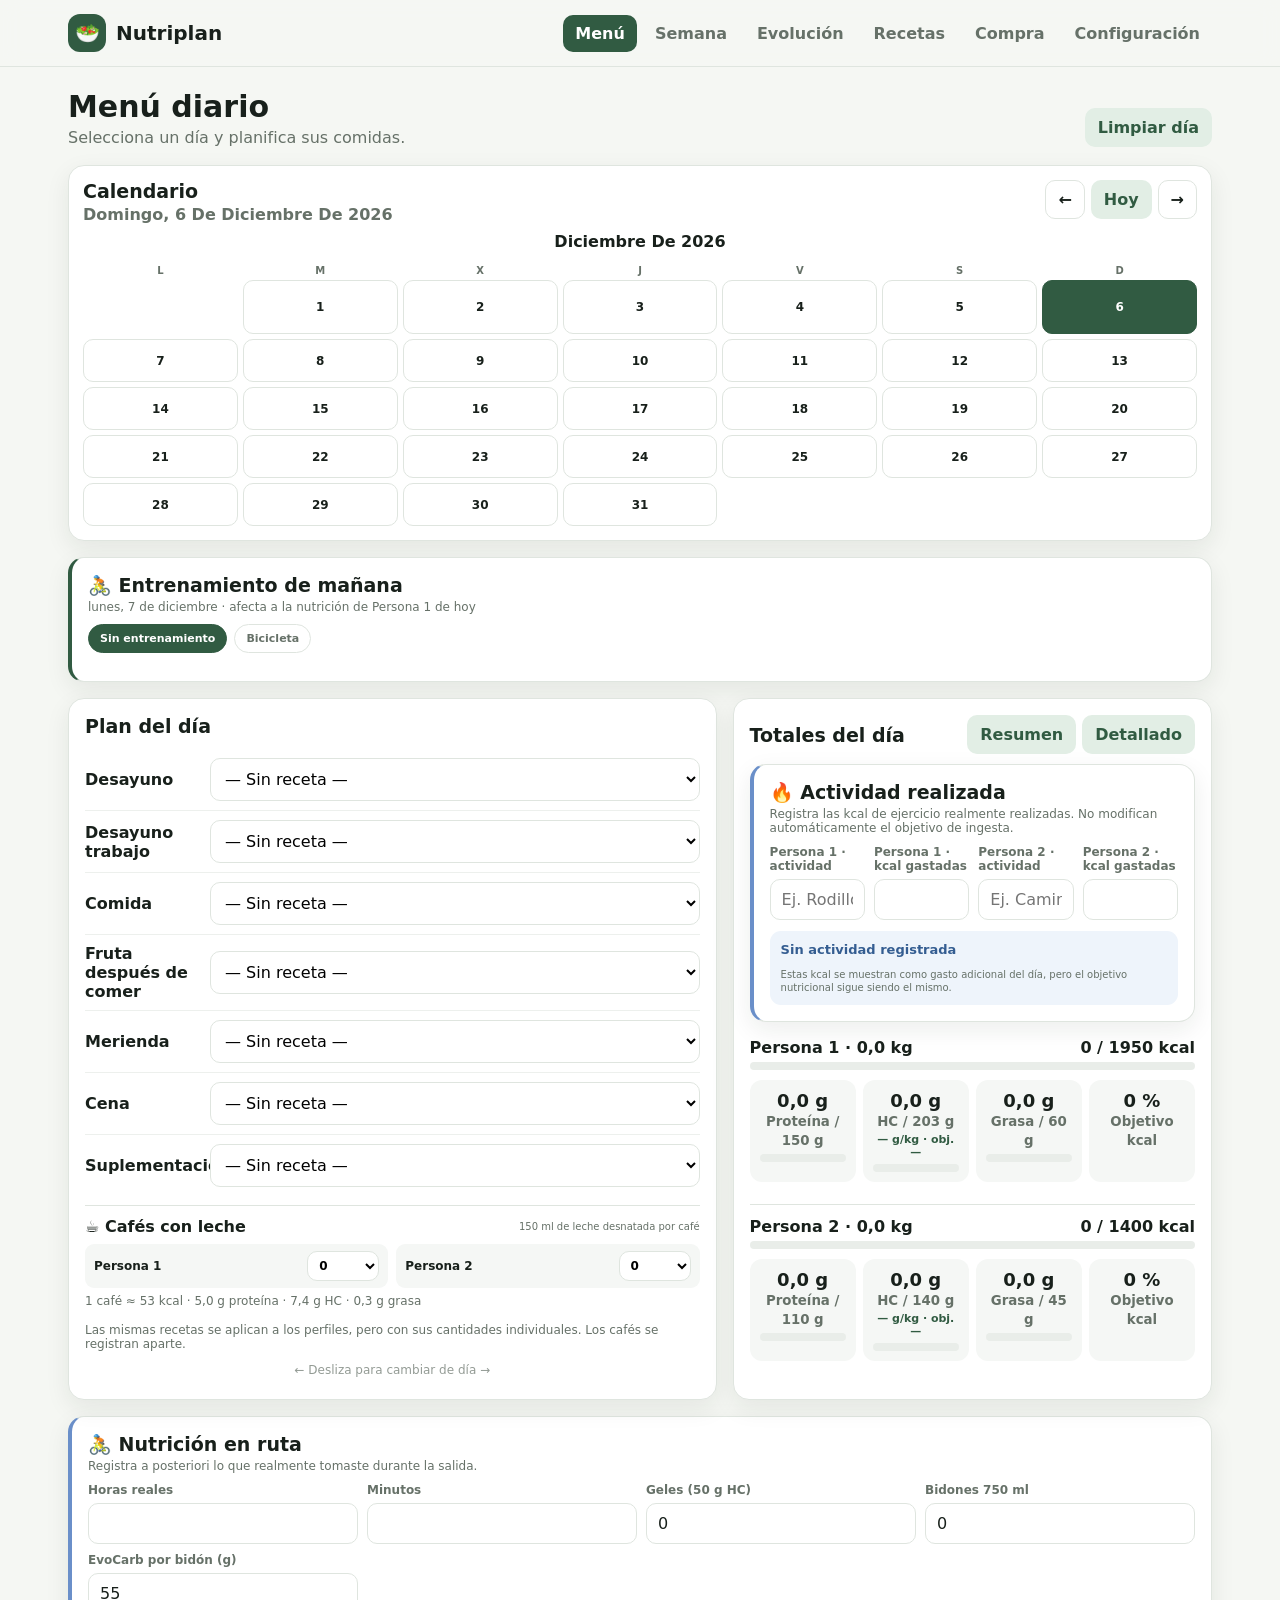
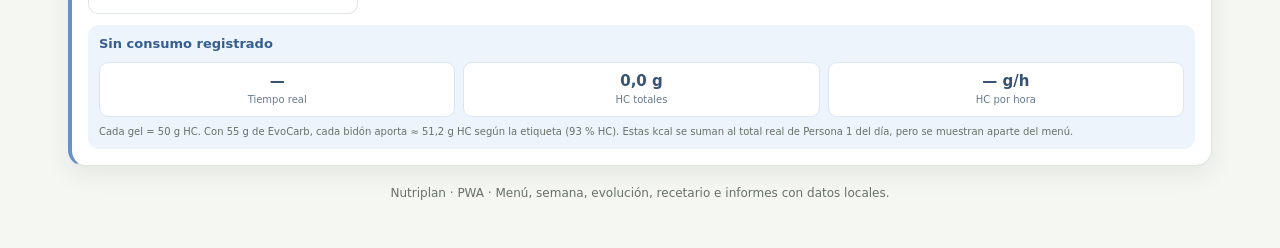
==== index.html @ bfe79527 "Primera version publica de Nutriplan" ====
<!doctype html>
<html lang="es">
<head>
<meta charset="utf-8">
<meta name="viewport" content="width=device-width,initial-scale=1,viewport-fit=cover">
<title>Nutriplan</title>
<meta name="theme-color" content="#315b42">
<meta name="application-name" content="Nutriplan">
<meta name="description" content="Planificador nutricional de los perfiles: menús, recetas, evolución, macros e informes.">
<meta name="mobile-web-app-capable" content="yes">
<meta name="apple-mobile-web-app-capable" content="yes">
<meta name="apple-mobile-web-app-status-bar-style" content="default">
<meta name="apple-mobile-web-app-title" content="Nutriplan">
<link rel="manifest" href="manifest.webmanifest">
<link rel="icon" type="image/png" sizes="192x192" href="icons/icon-192.png">
<link rel="apple-touch-icon" href="icons/icon-192.png">

<link rel="stylesheet" href="app.css">
</head>
<body>
<div class="app">
<header class="topbar">
  <div class="topinner">
    <div class="brand"><div class="logo">🥗</div><div>Nutriplan</div></div>
    <nav>
      <button class="navbtn active" data-view="plannerView">Menú</button>
      <button class="navbtn" data-view="weekView">Semana</button>
      <button class="navbtn" data-view="evolutionView">Evolución</button>
      <button class="navbtn" data-view="recipesView">Recetas</button>
      <button class="navbtn" data-view="shoppingView">Compra</button>
      <button class="navbtn" data-view="configView">Configuración</button>
    </nav>
  </div>
</header>
<main>
<section id="plannerView" class="view active">
  <div class="hero">
    <div><h1>Menú diario</h1><p class="sub">Selecciona un día y planifica sus comidas.</p></div>
    <button class="btn soft no-print" id="resetMenu">Limpiar día</button>
  </div>

  <div class="panel calendar-panel" style="margin-bottom:16px">
    <div class="calendar-head">
      <div>
        <h2 style="margin:0 0 3px">Calendario</h2>
        <span class="date-title" id="selectedDateTitle"></span>
      </div>
      <div class="calendar-nav no-print">
        <button class="btn" id="prevMonth">←</button>
        <button class="btn soft" id="todayBtn">Hoy</button>
        <button class="btn" id="nextMonth">→</button>
      </div>
    </div>
    <div class="calendar-month-title" id="calendarMonthTitle"></div>
    <div class="calendar-weekdays">
      <span>L</span><span>M</span><span>X</span><span>J</span><span>V</span><span>S</span><span>D</span>
    </div>
    <div class="calendar-grid" id="monthCalendar"></div>
  </div>

  <div id="trainingTomorrow"></div>

  <div class="two" id="dailySwipeArea">
    <div class="panel">
      <h2>Plan del día</h2>
      <div id="menuSlots"></div>
      <div id="coffeePanel"></div>
      <p class="small">Las mismas recetas se aplican a los perfiles, pero con sus cantidades individuales. Los cafés se registran aparte.</p>
      <div class="small swipe-hint no-print">← Desliza para cambiar de día →</div>
    </div>
    <div class="panel">
      <div class="report-head">
        <h2>Totales del día</h2>
        <div class="report-open-actions no-print">
          <button class="btn soft" type="button" id="openDailyReport">Resumen</button>
          <button class="btn soft" type="button" id="openDetailedDailyReport">Detallado</button>
        </div>
      </div>
      <div id="dayTotals"></div>
    </div>
  </div>

  <div id="routeNutrition" style="margin-top:16px"></div>
</section>

<section id="weekView" class="view">
  <div class="hero">
    <div>
      <h1>Semana completa</h1>
      <p class="sub">Vista semanal del menú de los perfiles.</p>
    </div>
  </div>
  <div class="panel">
    <div class="week-head">
      <div>
        <h2 style="margin-bottom:3px">Plan semanal</h2>
        <div class="small" id="weekRange"></div>
      </div>
      <div class="week-nav no-print">
        <button class="btn" id="prevWeek">← Semana</button>
        <button class="btn" id="nextWeek">Semana →</button>
      </div>
    </div>
    <div class="week-grid" id="weekGrid"></div>
  </div>
</section>

<section id="evolutionView" class="view">
  <div class="hero">
    <div>
      <h1>Evolución</h1>
      <p class="sub">Registra peso y composición corporal. El peso alimenta automáticamente el cálculo de calorías, macros y raciones.</p>
    </div>
  </div>

  <div class="panel" style="margin-bottom:16px">
    <p class="small" style="line-height:1.55;margin:0">
      Se conserva todo el histórico corporal: peso, grasa, grasa visceral, IMC, músculo, proteína, agua, metabolismo basal y masa ósea.
      El <b>peso</b> de cada registro entra en vigor desde su fecha hasta el siguiente pesaje y es el que utiliza Nutriplan
      automáticamente para calcular calorías, macros y raciones.
    </p>
  </div>

  <div class="evolution-grid" id="evolutionCards"></div>
</section>

<section id="recipesView" class="view">
  <div class="hero"><div><h1>Recetario</h1><p class="sub">Las recetas actuales de la base de datos.</p></div></div>
  <div class="controls"><input id="search" class="search" placeholder="Buscar receta o ingrediente…"></div>
  <div class="pills" id="typeFilters"></div>
  <div class="grid cards" id="recipeCards"></div>
</section>

<section id="shoppingView" class="view">
  <div class="hero"><div><h1>Lista de la compra</h1><p class="sub">Se genera con todas las recetas planificadas en la semana seleccionada.</p></div>
  <button id="clearChecks" class="btn soft no-print">Desmarcar</button></div>
  <div class="panel" id="shoppingList"></div>
</section>


<section id="configView" class="view">
  <div class="hero">
    <div>
      <h1>Configuración</h1>
      <p class="sub">Calcula las necesidades energéticas y los macros de los perfiles.</p>
    </div>
    <button class="btn soft no-print" id="resetConfig">Restaurar valores actuales</button>
  </div>

  <div class="panel pwa-manage-panel" style="margin-bottom:16px">
    <div class="pwa-manage-head">
      <div>
        <h2 style="margin-bottom:3px">Aplicación y datos</h2>
        <div class="small">PWA instalable, recetario actualizable y copia de seguridad local.</div>
      </div>
      <span class="pwa-status-badge" id="pwaInstallState">Web</span>
    </div>
    <div class="pwa-manage-grid">
      <div class="pwa-info-box"><b>Base de recetas</b><span id="pwaDataVersion">—</span></div>
      <div class="pwa-info-box"><b>Modo</b><span id="pwaModeText">Navegador</span></div>
    </div>
    <div class="config-actions no-print">
      <button class="btn primary" id="installPwaBtn" type="button" hidden>Instalar Nutriplan</button>
      <button class="btn soft" id="exportBackupBtn" type="button">Exportar copia</button>
      <label class="btn soft backup-import-label">Importar copia<input id="importBackupInput" type="file" accept="application/json,.json"></label>
      <button class="btn" id="checkPwaUpdateBtn" type="button">Buscar actualización</button>
    </div>
    <div class="small pwa-manage-help">
      Las recetas viven en <b>nutriplan-data.js</b>. Al publicar una versión nueva de ese archivo, la PWA la consulta de nuevo al abrirse.
      Los menús, evolución, cafés y ajustes personales se guardan localmente y no se sustituyen al actualizar el recetario.
    </div>
  </div>

  <div class="panel" style="margin-bottom:16px">
    <h2>Cómo calcula Nutriplan</h2>
    <p class="small" style="line-height:1.55;margin:0">
      Metabolismo basal mediante Mifflin-St Jeor → factor de actividad → gasto de mantenimiento estimado.
      Después se aplica el déficit elegido. La proteína y la grasa se fijan en g/kg y los hidratos completan las calorías restantes. <b>Las raciones del recetario se adaptan automáticamente</b> a estos nuevos objetivos:
      las fuentes principales de proteína, hidratos y grasa cambian de cantidad según corresponda.
    </p>
  </div>

  <div class="config-grid" id="configCards"></div>
</section>

<section id="detailView" class="view">
  <div class="hero no-print"><button class="btn" id="backRecipes">← Volver</button><button class="btn" onclick="window.print()">Imprimir ficha</button></div>
  <div id="recipeDetail"></div>
</section>

<div class="footer-note">Nutriplan · PWA · Menú, semana, evolución, recetario e informes con datos locales.</div>

<div id="dailyReportModal" class="report-modal" aria-hidden="true">
  <div class="report-backdrop" data-close-report></div>
  <section class="report-dialog" role="dialog" aria-modal="true" aria-labelledby="dailyReportTitle">
    <div class="report-toolbar no-print">
      <button class="btn soft" type="button" data-close-report>← Volver</button>
      <div class="report-toolbar-actions">
        <div class="report-mode-switch">
          <button class="btn soft report-mode-btn" type="button" data-report-mode="summary">Resumen</button>
          <button class="btn soft report-mode-btn" type="button" data-report-mode="detailed">Detallado</button>
        </div>
        <button class="btn soft" type="button" id="copyDailyReport">Copiar</button>
        <button class="btn primary" type="button" id="printDailyReport">Imprimir / PDF</button>
      </div>
    </div>
    <div id="dailyReportContent" class="daily-report"></div>
  </section>
</div>

</main>
</div>

<script src="nutriplan-data.js"></script>
<script src="nutriplan-entrenamientos-data.js"></script>
<script src="nutrition-engine.js"></script>
<script src="app.js"></script>
</body>
</html>
---- app.css ----
:root{
  --bg:#f5f7f3; --card:#ffffff; --ink:#18201b; --muted:#667168;
  --brand:#315b42; --brand2:#e2eee5; --accent:#d7a85b; --line:#dfe5df;
  --danger:#a94b4b; --shadow:0 8px 24px rgba(26,42,31,.08);
  --p:#5078a8; --c:#b5803d; --f:#8a5d92;
}
*{box-sizing:border-box}
body{margin:0;font-family:Inter,ui-sans-serif,system-ui,-apple-system,Segoe UI,Roboto,Arial,sans-serif;background:var(--bg);color:var(--ink)}
button,select,input{font:inherit}
button{cursor:pointer}
.app{min-height:100vh}
.topbar{position:sticky;top:0;z-index:20;background:rgba(245,247,243,.92);backdrop-filter:blur(10px);border-bottom:1px solid var(--line)}
.topinner{max-width:1180px;margin:auto;padding:14px 18px;display:flex;align-items:center;justify-content:space-between;gap:16px}
.brand{display:flex;align-items:center;gap:10px;font-weight:800;font-size:20px}
.logo{width:38px;height:38px;border-radius:12px;background:var(--brand);color:#fff;display:grid;place-items:center;font-size:20px}
.version{font-size:12px;color:var(--muted);font-weight:600}
nav{display:flex;gap:6px;flex-wrap:wrap}
.navbtn{border:0;background:transparent;padding:9px 12px;border-radius:10px;color:var(--muted);font-weight:700}
.navbtn.active{background:var(--brand);color:#fff}
main{max-width:1180px;margin:auto;padding:22px 18px 48px}
.view{display:none}.view.active{display:block}
.hero{display:flex;align-items:end;justify-content:space-between;gap:14px;margin-bottom:18px}
h1{font-size:30px;margin:0 0 4px}.sub{color:var(--muted);margin:0}
.btn{border:1px solid var(--line);background:#fff;border-radius:10px;padding:9px 12px;font-weight:750;color:var(--ink)}
.btn.primary{background:var(--brand);border-color:var(--brand);color:#fff}
.btn.soft{background:var(--brand2);border-color:transparent;color:var(--brand)}
.grid{display:grid;gap:16px}
.grid.cards{grid-template-columns:repeat(auto-fit,minmax(260px,1fr))}
.card{background:var(--card);border:1px solid var(--line);border-radius:16px;box-shadow:var(--shadow);overflow:hidden}
.cardbody{padding:16px}
.recipe-cover{height:150px;background:linear-gradient(135deg,#dce9df,#f3e7cf);display:flex;align-items:center;justify-content:center;position:relative;overflow:hidden}
.recipe-cover img{width:100%;height:100%;object-fit:cover}
.recipe-placeholder{font-size:46px;opacity:.45}
.tag{display:inline-block;font-size:11px;font-weight:800;padding:5px 8px;border-radius:999px;background:var(--brand2);color:var(--brand);margin:0 4px 4px 0}
.recipe-title{font-weight:850;font-size:17px;line-height:1.25;margin:8px 0}
.macroline{display:grid;grid-template-columns:repeat(4,1fr);gap:6px;margin:12px 0}
.macrobox{background:#f7f9f7;border-radius:10px;padding:8px;text-align:center}
.macrobox b{display:block;font-size:15px}.macrobox span{font-size:10px;color:var(--muted);font-weight:700}
.controls{display:flex;gap:8px;align-items:center;flex-wrap:wrap}
.search{width:100%;max-width:360px;padding:11px 12px;border:1px solid var(--line);border-radius:11px;background:#fff}
.pills{display:flex;gap:7px;flex-wrap:wrap;margin:10px 0 18px}
.pill{border:1px solid var(--line);background:#fff;color:var(--muted);border-radius:999px;padding:7px 11px;font-size:12px;font-weight:750}
.pill.active{background:var(--brand);color:#fff;border-color:var(--brand)}
.panel{background:#fff;border:1px solid var(--line);border-radius:16px;padding:16px;box-shadow:var(--shadow)}
.panel h2{margin:0 0 12px;font-size:19px}
.two{display:grid;grid-template-columns:1.15fr .85fr;gap:16px}
.menu-row{display:grid;grid-template-columns:115px 1fr;gap:10px;align-items:center;padding:9px 0;border-bottom:1px solid #edf0ed}
.menu-row:last-child{border-bottom:0}
.menu-row label{font-weight:800}
select{width:100%;padding:10px;border:1px solid var(--line);border-radius:10px;background:#fff}
.profile-kpis{display:grid;grid-template-columns:repeat(4,1fr);gap:7px;margin:10px 0}
.kpi{padding:10px;border-radius:12px;background:#f5f7f5;text-align:center}
.kpi strong{display:block;font-size:18px}.kpi small{color:var(--muted);font-weight:700}
.progress{height:8px;background:#e9ede9;border-radius:99px;overflow:hidden;margin-top:5px}.progress>i{display:block;height:100%;background:var(--brand);border-radius:99px}
.person-block{padding:12px 0;border-top:1px solid var(--line)}.person-block:first-child{border-top:0;padding-top:0}
.person-title{display:flex;justify-content:space-between;gap:10px;align-items:center;font-weight:850}
.shopping-row{display:grid;grid-template-columns:24px 1fr auto;gap:10px;padding:10px 0;border-bottom:1px solid #edf0ed;align-items:center}
.shopping-row:last-child{border-bottom:0}.shopping-row.done{opacity:.45;text-decoration:line-through}
.qty{font-weight:800;color:var(--brand)}
.empty{padding:26px;text-align:center;color:var(--muted)}
.detail{display:grid;grid-template-columns:minmax(0,1fr) 340px;gap:18px}
.detail-cover{height:270px;border-radius:16px;overflow:hidden;background:linear-gradient(135deg,#dce9df,#f3e7cf);display:grid;place-items:center}
.detail-cover img{width:100%;height:100%;object-fit:cover}
.detail h1{font-size:27px}
.ingredient-table{width:100%;border-collapse:collapse}.ingredient-table th,.ingredient-table td{padding:9px 7px;border-bottom:1px solid #edf0ed;text-align:left;font-size:13px}
.ingredient-table th{color:var(--muted);font-size:11px;text-transform:uppercase;letter-spacing:.04em}
.note{background:#f7f4ea;border-left:4px solid var(--accent);border-radius:8px;padding:12px;color:#4c493f;line-height:1.45}
.person-tabs{display:flex;gap:6px;margin:12px 0}.person-tabs button{border:1px solid var(--line);background:#fff;padding:8px 10px;border-radius:9px;font-weight:750}.person-tabs button.active{background:var(--brand);color:#fff}
.filelab{display:block;text-align:center;margin-top:10px}.filelab input{display:none}
.macrobar{display:flex;height:10px;border-radius:99px;overflow:hidden;background:#eee;margin:9px 0 5px}.macrobar span:nth-child(1){background:var(--p)}.macrobar span:nth-child(2){background:var(--c)}.macrobar span:nth-child(3){background:var(--f)}
.macrolegend{display:flex;gap:12px;flex-wrap:wrap;font-size:11px;color:var(--muted);font-weight:700}
.adjust-box{margin:18px 0;padding:14px;border:1px solid var(--line);border-radius:14px;background:#f8faf8}
.adjust-head{display:flex;justify-content:space-between;align-items:center;gap:10px;flex-wrap:wrap;margin-bottom:10px}
.adjust-mode{display:flex;gap:6px;flex-wrap:wrap}
.adjust-mode button{border:1px solid var(--line);background:#fff;padding:7px 9px;border-radius:9px;font-weight:750;color:var(--muted)}
.adjust-mode button.active{background:var(--brand);color:#fff;border-color:var(--brand)}
.adjust-grid{display:grid;grid-template-columns:repeat(2,minmax(0,1fr));gap:10px}
.adjust-field{display:flex;flex-direction:column;gap:5px}
.adjust-field label{font-size:11px;color:var(--muted);font-weight:800}
.adjust-field input{width:100%;padding:9px;border:1px solid var(--line);border-radius:9px;background:#fff}
.macro-inputs{display:grid;grid-template-columns:repeat(3,1fr);gap:7px}
.lock-cell{white-space:nowrap}
.lock-wrap{display:inline-flex;align-items:center;gap:5px;font-size:11px;color:var(--muted);font-weight:700}
.lock-wrap input{accent-color:var(--brand)}
.adjust-note{font-size:11px;color:var(--muted);line-height:1.4;margin-top:8px}
.adjust-summary{margin-top:10px;padding:10px;border-radius:10px;background:#fff;border:1px solid var(--line)}
@media(max-width:580px){.adjust-grid{grid-template-columns:1fr}.macro-inputs{grid-template-columns:1fr 1fr 1fr}}

.dot{display:inline-block;width:8px;height:8px;border-radius:50%;margin-right:4px}.dp{background:var(--p)}.dc{background:var(--c)}.df{background:var(--f)}
.small{font-size:12px;color:var(--muted)}
.config-grid{display:grid;grid-template-columns:repeat(2,minmax(0,1fr));gap:16px}
.config-form{display:grid;grid-template-columns:repeat(2,minmax(0,1fr));gap:11px}
.field{display:flex;flex-direction:column;gap:6px}
.field.full{grid-column:1/-1}
.field label{font-size:12px;color:var(--muted);font-weight:800}
.field input,.field select{width:100%;padding:10px 11px;border:1px solid var(--line);border-radius:10px;background:#fff;color:var(--ink)}
.range-row{display:grid;grid-template-columns:1fr 72px;gap:10px;align-items:center}
.range-row input[type="range"]{padding:0;border:0}
.calcbox{background:#f5f7f5;border:1px solid var(--line);border-radius:13px;padding:12px;margin-top:12px}
.calcgrid{display:grid;grid-template-columns:repeat(2,1fr);gap:8px}
.calcitem{background:#fff;border-radius:10px;padding:9px;text-align:center}
.calcitem strong{display:block;font-size:17px}.calcitem small{color:var(--muted);font-weight:700}
.warning{margin-top:10px;padding:9px 10px;border-radius:9px;background:#fff7e8;color:#6a512c;font-size:12px;line-height:1.4}
.config-actions{display:flex;gap:8px;flex-wrap:wrap;margin-top:14px}
@media(max-width:820px){.config-grid{grid-template-columns:1fr}.config-form{grid-template-columns:1fr 1fr}}
@media(max-width:520px){.config-form{grid-template-columns:1fr}.field.full{grid-column:auto}}
.footer-note{margin-top:20px;color:var(--muted);font-size:12px;text-align:center}
.date-toolbar{display:flex;gap:8px;align-items:center;flex-wrap:wrap;margin-bottom:14px}
.date-picker{padding:9px 11px;border:1px solid var(--line);border-radius:10px;background:#fff;color:var(--ink);font-weight:750}
.date-title{font-weight:850;color:var(--brand);min-width:180px}
.week-head{display:flex;align-items:center;justify-content:space-between;gap:10px;margin-bottom:12px}
.week-nav{display:flex;gap:7px;align-items:center}
.week-grid{display:grid;grid-template-columns:repeat(7,minmax(145px,1fr));gap:9px;overflow-x:auto;padding-bottom:5px}
.week-day{border:1px solid var(--line);background:#fff;border-radius:13px;padding:10px;min-height:185px;cursor:pointer;transition:.15s}
.week-day:hover{border-color:#9eb6a5;transform:translateY(-1px)}
.week-day.selected{border:2px solid var(--brand);background:#f4faf6}
.week-day.today .week-date{color:var(--accent)}
.week-date{font-size:13px;font-weight:900;margin-bottom:8px;text-transform:capitalize}
.week-meal{font-size:11px;line-height:1.25;padding:5px 0;border-top:1px solid #edf0ed}
.week-meal:first-of-type{border-top:0}
.week-meal b{display:block;color:var(--muted);font-size:9px;text-transform:uppercase;letter-spacing:.03em;margin-bottom:2px}
.week-empty{color:#a0a8a1;font-style:italic}
.week-kcal{margin-top:8px;padding-top:7px;border-top:1px solid var(--line);font-size:10px;color:var(--muted);font-weight:750}
.week-kcal strong{color:var(--brand)}
.weight-panel{display:grid;grid-template-columns:repeat(2,minmax(0,1fr));gap:10px;margin-top:12px}
.weight-card{background:#f7f9f7;border:1px solid var(--line);border-radius:12px;padding:11px}
.weight-card-title{display:flex;align-items:center;justify-content:space-between;gap:8px;margin-bottom:7px}
.weight-card-title b{font-size:13px}
.weight-line{display:grid;grid-template-columns:1fr auto;gap:8px;align-items:center}
.weight-line input{width:100%;padding:9px 10px;border:1px solid var(--line);border-radius:9px;background:#fff}
.weight-status{font-size:11px;color:var(--muted);margin-top:6px;line-height:1.35}
.weight-effective{font-weight:850;color:var(--brand)}
.evolution-grid{display:grid;grid-template-columns:repeat(2,minmax(0,1fr));gap:16px}
.evolution-form{display:grid;grid-template-columns:repeat(3,minmax(0,1fr));gap:9px}
.evolution-form .field{min-width:0}
.evolution-form-actions{display:flex;gap:8px;flex-wrap:wrap;margin-top:12px}
.evolution-history{margin-top:16px;overflow:auto}
.evolution-table{width:100%;border-collapse:collapse;min-width:900px}
.evolution-table th,.evolution-table td{padding:8px 7px;border-bottom:1px solid #edf0ed;text-align:right;font-size:12px;white-space:nowrap}
.evolution-table th:first-child,.evolution-table td:first-child{text-align:left}
.evolution-table th{font-size:10px;color:var(--muted);text-transform:uppercase;letter-spacing:.03em}
.evolution-table td.actions{text-align:left}
.source-badge{display:inline-block;font-size:10px;font-weight:850;border-radius:999px;padding:4px 7px;background:var(--brand2);color:var(--brand);margin-left:5px}
.evo-current{display:grid;grid-template-columns:repeat(3,minmax(0,1fr));gap:8px;margin:10px 0 14px}
.evo-kpi{background:#f5f7f5;border-radius:11px;padding:9px;text-align:center}
.evo-kpi strong{display:block;font-size:17px}
.evo-kpi small{font-size:10px;color:var(--muted);font-weight:750}
.charts-grid{display:grid;grid-template-columns:repeat(2,minmax(0,1fr));gap:12px;margin-top:16px}
.chart-card{background:#fff;border:1px solid var(--line);border-radius:14px;padding:12px;overflow:hidden}
.chart-head{display:flex;justify-content:space-between;gap:8px;align-items:baseline;margin-bottom:4px}
.chart-head b{font-size:13px}
.chart-head span{font-size:11px;color:var(--muted);font-weight:750}
.chart-svg{display:block;width:100%;height:145px}
.chart-empty{height:120px;display:grid;place-items:center;color:var(--muted);font-size:12px}
.chart-axis{stroke:#dfe5df;stroke-width:1}
.chart-line{fill:none;stroke:var(--brand);stroke-width:2.4;stroke-linecap:round;stroke-linejoin:round}
.chart-dot{fill:#fff;stroke:var(--brand);stroke-width:1.8}
.chart-label{font-size:9px;fill:#7b857d}
@media(max-width:820px){
  .evolution-grid,.charts-grid{grid-template-columns:1fr}
  .evolution-form{grid-template-columns:repeat(2,minmax(0,1fr))}
}
@media(max-width:560px){
  .evolution-form{grid-template-columns:1fr 1fr}
  .evo-current{grid-template-columns:repeat(2,minmax(0,1fr))}
}
#dailySwipeArea{touch-action:pan-y;overscroll-behavior-x:contain;transition:transform .16s ease,opacity .16s ease;user-select:none;-webkit-user-select:none}
#dailySwipeArea.swipe-left{transform:translateX(-18px);opacity:.72}
#dailySwipeArea.swipe-right{transform:translateX(18px);opacity:.72}
.swipe-hint{text-align:center;margin-top:10px;opacity:.7}
@media(max-width:580px){.weight-panel{grid-template-columns:1fr}}
@media(max-width:820px){
  .week-grid{grid-template-columns:repeat(7,155px)}
  .week-head{align-items:flex-start;flex-direction:column}
}

@media(max-width:820px){
  .topinner{align-items:flex-start;flex-direction:column}.two,.detail{grid-template-columns:1fr}.detail-cover{height:220px}
  h1{font-size:25px}.profile-kpis{grid-template-columns:repeat(2,1fr)}.menu-row{grid-template-columns:85px 1fr}
  nav{width:100%}.navbtn{flex:1}
}
@media print{
  .topbar,.no-print,.filelab,.footer-note{display:none!important}
  body{background:#fff}.card,.panel{box-shadow:none}.view{display:none!important}#detailView.active{display:block!important}
  main{padding:0}.detail{grid-template-columns:1fr}.detail-cover{height:180px}
}
.recipe-code{display:inline-block;font-size:10px;font-weight:900;letter-spacing:.04em;padding:4px 7px;border-radius:999px;background:#eef5ef;color:var(--brand);border:1px solid var(--line);margin-right:6px;margin-bottom:5px}

.training-panel{margin-bottom:16px;border-left:4px solid var(--brand)}
.training-head{display:flex;align-items:flex-start;justify-content:space-between;gap:10px;margin-bottom:10px}
.training-head h2{margin:0 0 3px}
.training-mode{display:flex;gap:7px;flex-wrap:wrap;margin:9px 0 12px}
.training-mode button{border:1px solid var(--line);background:#fff;color:var(--muted);border-radius:999px;padding:7px 11px;font-size:11px;font-weight:800}
.training-mode button.active{background:var(--brand);color:#fff;border-color:var(--brand)}
.training-grid{display:grid;grid-template-columns:repeat(2,minmax(0,1fr));gap:9px}
.training-grid .field{min-width:0}
.training-apply{display:flex;align-items:flex-start;gap:8px;margin:11px 0;font-size:11px;color:var(--muted);line-height:1.35}
.training-apply input{margin-top:2px;accent-color:var(--brand)}
.training-result{background:var(--brand2);border-radius:11px;padding:10px 11px;color:#365b46;font-size:11px;line-height:1.45}
.training-result strong{font-size:13px;color:var(--brand)}
.training-day-note{background:var(--brand2);border-radius:11px;padding:9px 10px;margin-bottom:10px;color:#365b46;font-size:11px;line-height:1.4}
.hckg{display:block;color:var(--brand);font-weight:900;margin-top:3px;font-size:11px}
@media(max-width:560px){.training-grid{grid-template-columns:1fr}}


.route-panel{margin-bottom:16px;border-left:4px solid #6a8fc9}
.route-head{display:flex;justify-content:space-between;gap:10px;align-items:flex-start;margin-bottom:10px}
.route-grid{display:grid;grid-template-columns:repeat(4,minmax(0,1fr));gap:9px}
.route-grid .field{min-width:0}
.route-summary{margin-top:11px;background:#eef4fb;border-radius:11px;padding:10px 11px;color:#385475;font-size:11px;line-height:1.45}
.route-summary strong{font-size:13px;color:#345d91}
.route-kpis{display:grid;grid-template-columns:repeat(3,minmax(0,1fr));gap:8px;margin-top:8px}
.route-kpi{background:#fff;border:1px solid #dce6f2;border-radius:9px;padding:8px;text-align:center}
.route-kpi b{display:block;font-size:15px}
.route-kpi small{font-size:10px;color:#68798f}
.route-note{font-size:10px;color:var(--muted);line-height:1.35;margin-top:8px}
@media(max-width:760px){.route-grid{grid-template-columns:repeat(2,minmax(0,1fr))}}
@media(max-width:420px){.route-kpis{grid-template-columns:1fr}}


.mix-table-wrap{overflow-x:auto;-webkit-overflow-scrolling:touch}
.mix-table{min-width:570px}
.mix-table th,.mix-table td{text-align:right;white-space:nowrap}
.mix-table th:first-child,.mix-table td:first-child{text-align:left}
.mix-table .mix-total td{border-top:2px solid var(--line);font-weight:900;background:#f7faf7}
.mix-share{font-weight:900;color:var(--brand)}
.mix-help{margin-top:9px;font-size:10px;line-height:1.4;color:var(--muted)}


/* Calendario mensual */
.calendar-panel{padding:14px}
.calendar-head{display:flex;align-items:flex-start;justify-content:space-between;gap:12px;margin-bottom:8px}
.calendar-nav{display:flex;gap:6px;align-items:center}
.calendar-month-title{text-align:center;font-size:16px;font-weight:900;text-transform:capitalize;margin:8px 0 10px}
.calendar-weekdays,.calendar-grid{display:grid;grid-template-columns:repeat(7,minmax(0,1fr));gap:5px}
.calendar-weekdays span{text-align:center;font-size:10px;font-weight:900;color:var(--muted);padding:4px 0}
.calendar-day{position:relative;min-height:43px;border:1px solid var(--line);border-radius:10px;background:#fff;color:var(--text);font-weight:800;cursor:pointer}
.calendar-day.empty{visibility:hidden;pointer-events:none}
.calendar-day.today{border-color:var(--brand);box-shadow:inset 0 0 0 1px var(--brand)}
.calendar-day.selected{background:var(--brand);color:#fff;border-color:var(--brand)}
.calendar-day.has-menu::after{content:"";position:absolute;width:5px;height:5px;border-radius:50%;bottom:5px;left:50%;transform:translateX(-50%);background:#8cae96}
.calendar-day.selected.has-menu::after{background:#fff}
.calendar-day .daynum{display:block;font-size:12px}
.date-title{display:block;font-weight:750;color:var(--muted);text-transform:capitalize}

/* El menú semanal es ahora una vista propia */
#weekView .week-grid{margin-top:12px}

/* Código de receta al final del nombre */
.recipe-code{margin-left:6px;margin-right:0;vertical-align:middle}

/* Evolución: tratamiento específico para móvil */
@media(max-width:640px){
  #evolutionView .hero{margin-bottom:10px}
  #evolutionView>.panel{padding:12px}
  #evolutionView .evolution-grid{display:block}
  #evolutionView .evolution-grid>.panel{padding:12px;margin-bottom:14px}
  #evolutionView .person-title{display:flex;flex-direction:column;align-items:flex-start;gap:4px}
  #evolutionView .evo-current{grid-template-columns:repeat(2,minmax(0,1fr));gap:7px}
  #evolutionView .evo-kpi{padding:8px 6px}
  #evolutionView .evo-kpi strong{font-size:15px}
  #evolutionView .evolution-form{grid-template-columns:1fr}
  #evolutionView .evolution-form-actions{display:grid;grid-template-columns:1fr 1fr}
  #evolutionView .charts-grid{grid-template-columns:1fr}
  #evolutionView .chart-card{padding:9px}
  #evolutionView .chart-svg{height:155px}

  #evolutionView .evolution-history{overflow:visible}
  #evolutionView .evolution-table{min-width:0;width:100%}
  #evolutionView .evolution-table thead{display:none}
  #evolutionView .evolution-table,
  #evolutionView .evolution-table tbody,
  #evolutionView .evolution-table tr,
  #evolutionView .evolution-table td{display:block;width:100%}
  #evolutionView .evolution-table tr{
    border:1px solid var(--line);border-radius:11px;padding:7px 9px;margin-bottom:9px;background:#fff
  }
  #evolutionView .evolution-table td{
    display:flex;justify-content:space-between;gap:12px;text-align:right!important;
    white-space:normal;border:0;padding:5px 0;font-size:11px
  }
  #evolutionView .evolution-table td::before{
    content:attr(data-label);font-weight:850;color:var(--muted);text-align:left
  }
  #evolutionView .evolution-table td.actions{
    display:flex!important;justify-content:flex-end;gap:6px;padding-top:8px
  }
  #evolutionView .evolution-table td.actions::before{display:none}
}

/* Navegación: permitir 6 pestañas sin desbordar en móvil */
@media(max-width:820px){
  nav{display:flex;flex-wrap:wrap;gap:3px}
  .navbtn{flex:1 1 28%;padding-left:7px;padding-right:7px}
}
@media(max-width:420px){
  .calendar-panel{padding:11px}
  .calendar-head{flex-direction:column}
  .calendar-nav{width:100%;justify-content:space-between}
  .calendar-day{min-height:39px;border-radius:8px;padding:4px}
  .calendar-weekdays,.calendar-grid{gap:3px}
}


/* ==========================================================
   RECETARIO / FICHA DE RECETA · DISEÑO MÓVIL
   ========================================================== */
@media(max-width:640px){
  /* Recetario */
  #recipesView .hero{
    margin-bottom:12px;
    align-items:flex-start;
  }
  #recipesView .hero h1{font-size:24px}
  #recipesView .sub{font-size:12px;line-height:1.35}

  #recipesView .controls{
    display:block;
    width:100%;
  }
  #recipesView .search{
    width:100%;
    max-width:none;
    padding:12px 13px;
    font-size:16px; /* evita zoom automático en algunos móviles */
  }

  #recipesView .pills{
    flex-wrap:nowrap;
    overflow-x:auto;
    -webkit-overflow-scrolling:touch;
    scrollbar-width:none;
    margin:9px -18px 13px;
    padding:2px 18px 6px;
  }
  #recipesView .pills::-webkit-scrollbar{display:none}
  #recipesView .pill{
    flex:0 0 auto;
    padding:7px 10px;
    font-size:11px;
  }

  #recipeCards.grid.cards{
    display:block;
  }
  #recipeCards .recipe-card{
    display:grid;
    grid-template-columns:96px minmax(0,1fr);
    margin-bottom:10px;
    border-radius:14px;
    box-shadow:0 4px 14px rgba(26,42,31,.06);
  }
  #recipeCards .recipe-cover{
    height:100%;
    min-height:178px;
    border-radius:0;
  }
  #recipeCards .recipe-placeholder{font-size:32px}
  #recipeCards .cardbody{
    min-width:0;
    padding:10px 11px;
  }
  #recipeCards .tag{
    font-size:9px;
    padding:3px 5px;
    margin:0 3px 3px 0;
  }
  #recipeCards .recipe-title{
    font-size:14px;
    line-height:1.25;
    margin:5px 0 7px;
    overflow-wrap:anywhere;
  }
  #recipeCards .recipe-code{
    font-size:8px;
    padding:2px 5px;
    margin-left:3px;
    margin-bottom:0;
  }
  #recipeCards .macroline{
    grid-template-columns:repeat(2,minmax(0,1fr));
    gap:4px;
    margin:7px 0;
  }
  #recipeCards .macrobox{
    padding:5px 3px;
    border-radius:7px;
  }
  #recipeCards .macrobox b{font-size:12px}
  #recipeCards .macrobox span{font-size:8px}
  #recipeCards .macrobar{display:none}
  #recipeCards .btn.primary{
    width:100%;
    padding:7px 8px;
    font-size:11px;
  }

  /* Ficha de receta */
  #detailView .hero{
    gap:7px;
    margin-bottom:10px;
  }
  #detailView .hero .btn{
    flex:1;
    padding:9px 7px;
    font-size:12px;
  }
  #detailView .detail{
    display:flex;
    flex-direction:column;
    gap:11px;
  }
  #detailView .panel{
    padding:12px;
    border-radius:13px;
  }
  #detailView .detail h1{
    font-size:20px;
    line-height:1.22;
    overflow-wrap:anywhere;
  }
  #detailView .detail h2{font-size:17px}
  #detailView .recipe-code{
    display:inline;
    font-size:8px;
    padding:3px 5px;
    white-space:nowrap;
  }
  #detailView .tag{
    font-size:9px;
    padding:3px 5px;
  }
  #detailView .person-tabs{
    display:grid;
    grid-template-columns:1fr 1fr;
    gap:6px;
  }
  #detailView .person-tabs button{
    width:100%;
  }
  #detailView .macroline{
    grid-template-columns:repeat(2,minmax(0,1fr));
    gap:5px;
  }
  #detailView .macrobox{
    padding:7px 5px;
  }
  #detailView .macrobox b{font-size:14px}
  #detailView .macro-inputs{
    grid-template-columns:1fr;
  }
  #detailView .adjust-box{
    padding:11px;
    margin:13px 0;
  }
  #detailView .adjust-head{
    align-items:flex-start;
    flex-direction:column;
  }
  #detailView .adjust-mode{
    display:grid;
    grid-template-columns:1fr 1fr;
    width:100%;
  }
  #detailView .adjust-mode button{width:100%}
  #detailView .config-actions{
    display:grid;
    grid-template-columns:1fr 1fr;
  }

  /* Ingredientes: tabla compacta en móvil */
  #detailView .ingredient-table:not(.mix-table){
    width:100%;
    table-layout:fixed;
    border-collapse:collapse;
    font-size:11px;
  }
  #detailView .ingredient-table:not(.mix-table) thead{
    display:table-header-group;
  }
  #detailView .ingredient-table:not(.mix-table) th{
    padding:6px 4px;
    font-size:9px;
    color:var(--muted);
    text-transform:uppercase;
    letter-spacing:.02em;
    white-space:nowrap;
  }
  #detailView .ingredient-table:not(.mix-table) td{
    display:table-cell;
    width:auto;
    padding:7px 4px;
    border-bottom:1px solid #edf0ed;
    vertical-align:middle;
    text-align:left;
    font-size:11px;
    line-height:1.25;
    overflow-wrap:anywhere;
  }
  #detailView .ingredient-table:not(.mix-table) th:nth-child(1),
  #detailView .ingredient-table:not(.mix-table) td:nth-child(1){
    width:43%;
    font-weight:750;
  }
  #detailView .ingredient-table:not(.mix-table) th:nth-child(2),
  #detailView .ingredient-table:not(.mix-table) td:nth-child(2){
    width:20%;
    text-align:right;
    white-space:nowrap;
  }
  #detailView .ingredient-table:not(.mix-table) th:nth-child(3),
  #detailView .ingredient-table:not(.mix-table) td:nth-child(3){
    width:27%;
    color:var(--muted);
    font-size:9px;
  }
  #detailView .ingredient-table:not(.mix-table) th:nth-child(4),
  #detailView .ingredient-table:not(.mix-table) td:nth-child(4){
    width:10%;
    text-align:center;
    white-space:nowrap;
  }
  #detailView .ingredient-table:not(.mix-table) td::before{
    display:none;
    content:none;
  }
  #detailView .ingredient-table:not(.mix-table) tr:last-child td{
    border-bottom:0;
  }
  #detailView .ingredient-table:not(.mix-table) .lock-wrap{
    font-size:0;
    gap:0;
    justify-content:center;
  }
  #detailView .ingredient-table:not(.mix-table) .lock-wrap input{
    width:16px;
    height:16px;
  }

  /* Imagen */
  #detailView aside{
    display:flex;
    flex-direction:column;
    gap:8px;
  }
  #detailView .detail-cover{
    height:180px;
    border-radius:13px;
  }
  #detailView .filelab{margin-top:0}

  /* Reparto entre perfiles: sin scroll horizontal en móvil */
  #detailView .mix-table-wrap{
    overflow:visible;
  }
  #detailView .mix-table{
    min-width:0;
    width:100%;
  }
  #detailView .mix-table thead{display:none}
  #detailView .mix-table,
  #detailView .mix-table tbody,
  #detailView .mix-table tr,
  #detailView .mix-table td{
    display:block;
    width:100%;
  }
  #detailView .mix-table tr{
    border:1px solid var(--line);
    border-radius:10px;
    padding:7px 9px;
    margin-bottom:8px;
    background:#fff;
  }
  #detailView .mix-table td{
    display:flex;
    justify-content:space-between;
    gap:12px;
    border:0;
    padding:3px 0;
    text-align:right!important;
    white-space:normal;
    font-size:11px;
  }
  #detailView .mix-table td::before{
    content:attr(data-label);
    color:var(--muted);
    font-weight:850;
    text-align:left;
  }
  #detailView .mix-table td:first-child{
    font-weight:850;
    font-size:12px;
    padding-bottom:6px;
    margin-bottom:3px;
    border-bottom:1px solid #edf0ed;
  }
  #detailView .mix-total{
    background:var(--brand2)!important;
    border-color:#cbdccd!important;
  }
  #detailView .mix-total td:first-child{
    color:var(--brand);
  }
  #detailView .mix-help{
    font-size:10px;
    line-height:1.45;
  }
}

@media(max-width:390px){
  #recipeCards .recipe-card{
    grid-template-columns:82px minmax(0,1fr);
  }
  #recipeCards .recipe-cover{min-height:184px}
  #recipeCards .cardbody{padding:9px}
  #recipeCards .recipe-title{font-size:13px}
  #recipeCards .tag:nth-of-type(n+3){display:none}
}


@media(max-width:380px){
  #detailView .ingredient-table:not(.mix-table) th:nth-child(1),
  #detailView .ingredient-table:not(.mix-table) td:nth-child(1){width:47%}
  #detailView .ingredient-table:not(.mix-table) th:nth-child(2),
  #detailView .ingredient-table:not(.mix-table) td:nth-child(2){width:22%}
  #detailView .ingredient-table:not(.mix-table) th:nth-child(3),
  #detailView .ingredient-table:not(.mix-table) td:nth-child(3){width:21%;font-size:8px}
  #detailView .ingredient-table:not(.mix-table) th:nth-child(4),
  #detailView .ingredient-table:not(.mix-table) td:nth-child(4){width:10%}
}


/* Cafés separados de las recetas */
.coffee-menu-row{
  margin-top:9px;
  padding:11px 0 3px;
  border-top:1px solid var(--line);
}
.coffee-title{
  display:flex;
  justify-content:space-between;
  align-items:center;
  gap:10px;
  margin-bottom:8px;
}
.coffee-title span{
  font-size:10px;
  color:var(--muted);
}
.coffee-controls{
  display:grid;
  grid-template-columns:1fr 1fr;
  gap:8px;
}
.coffee-controls label{
  display:grid;
  grid-template-columns:auto 72px;
  align-items:center;
  justify-content:space-between;
  gap:8px;
  font-size:12px;
  font-weight:800;
  background:#f5f7f5;
  padding:7px 9px;
  border-radius:9px;
}
.coffee-controls select{
  width:72px;
  padding:6px 7px;
}
.coffee-info{margin-top:6px}
@media(max-width:420px){
  .coffee-title{align-items:flex-start;flex-direction:column;gap:2px}
  .coffee-controls{grid-template-columns:1fr 1fr}
  .coffee-controls label{grid-template-columns:1fr 54px;padding:6px 7px;font-size:11px}
  .coffee-controls select{width:54px}
}


/* ==========================================================
   INFORME NUTRICIONAL DEL DÍA
   ========================================================== */
.report-head{
  display:flex;
  align-items:center;
  justify-content:space-between;
  gap:10px;
  margin-bottom:10px;
}
.report-head h2{margin:0}
.report-modal{
  position:fixed;
  inset:0;
  z-index:500;
  display:none;
}
.report-modal.open{display:block}
.report-backdrop{
  position:absolute;
  inset:0;
  background:rgba(18,26,21,.56);
  backdrop-filter:blur(2px);
}
.report-dialog{
  position:relative;
  z-index:1;
  width:min(920px,calc(100% - 28px));
  max-height:calc(100vh - 28px);
  overflow:auto;
  margin:14px auto;
  background:#fff;
  border-radius:18px;
  box-shadow:0 18px 60px rgba(0,0,0,.24);
}
.report-toolbar{
  position:sticky;
  top:0;
  z-index:3;
  display:flex;
  justify-content:space-between;
  gap:8px;
  padding:12px 14px;
  border-bottom:1px solid var(--line);
  background:rgba(255,255,255,.96);
  backdrop-filter:blur(8px);
}
.report-toolbar-actions{display:flex;gap:7px}
.daily-report{
  padding:20px;
  color:var(--text);
}
.daily-report-header{
  padding-bottom:14px;
  margin-bottom:16px;
  border-bottom:2px solid var(--brand);
}
.daily-report-header h1{
  margin:0 0 4px;
  font-size:25px;
}
.daily-report-date{
  color:var(--muted);
  font-size:13px;
}
.report-person{
  margin-top:20px;
  page-break-inside:avoid;
}
.report-person-title{
  display:flex;
  align-items:baseline;
  justify-content:space-between;
  gap:10px;
  margin-bottom:9px;
}
.report-person-title h2{margin:0;font-size:20px}
.report-person-title span{font-size:12px;color:var(--muted)}
.report-meals{
  border:1px solid var(--line);
  border-radius:12px;
  overflow:hidden;
}
.report-meal{
  display:grid;
  grid-template-columns:minmax(180px,1fr) repeat(4,72px);
  gap:8px;
  align-items:center;
  padding:9px 11px;
  border-bottom:1px solid var(--line);
  font-size:11px;
}
.report-meal:last-child{border-bottom:0}
.report-meal-head{
  background:#f3f7f3;
  font-weight:850;
  color:var(--muted);
}
.report-meal-name{
  min-width:0;
  font-size:12px;
}
.report-meal-name b{
  display:block;
  color:var(--text);
  font-size:12px;
}
.report-meal-name small{
  display:block;
  margin-top:2px;
  color:var(--muted);
}
.report-num{text-align:right;white-space:nowrap}
.report-total-row{
  background:#edf5ef;
  font-weight:900;
}
.report-summary{
  display:grid;
  grid-template-columns:repeat(4,1fr);
  gap:8px;
  margin-top:10px;
}
.report-summary-card{
  padding:10px 8px;
  border-radius:10px;
  background:#f5f7f5;
  text-align:center;
}
.report-summary-card strong{
  display:block;
  font-size:17px;
}
.report-summary-card span{
  display:block;
  margin-top:2px;
  font-size:10px;
  color:var(--muted);
}
.report-macro-split{
  margin-top:9px;
  padding:9px 11px;
  border:1px solid var(--line);
  border-radius:10px;
  font-size:11px;
  color:var(--muted);
}
.report-note{
  margin-top:15px;
  padding:9px 11px;
  border-radius:10px;
  background:#f7f8f7;
  font-size:10px;
  color:var(--muted);
}
.report-empty{
  padding:14px;
  text-align:center;
  color:var(--muted);
  border:1px dashed var(--line);
  border-radius:10px;
}
body.report-open{overflow:hidden}

@media(max-width:640px){
  .report-head{
    align-items:flex-start;
  }
  .report-head .btn{
    padding:7px 8px;
    font-size:10px;
    flex:0 0 auto;
  }
  .report-dialog{
    width:100%;
    max-height:100vh;
    min-height:100vh;
    margin:0;
    border-radius:0;
  }
  .daily-report{padding:14px 12px 24px}
  .daily-report-header h1{font-size:21px}
  .report-toolbar{padding:8px}
  .report-toolbar .btn{padding:7px 8px;font-size:10px}
  .report-meal{
    grid-template-columns:minmax(115px,1fr) repeat(4,48px);
    gap:4px;
    padding:8px 6px;
    font-size:9px;
  }
  .report-meal-name b{font-size:10px}
  .report-meal-name small{font-size:8px}
  .report-summary{grid-template-columns:repeat(2,1fr)}
  .report-summary-card strong{font-size:15px}
}

@media print{
  body.report-open > *:not(main){display:none!important}
  body.report-open main > section{display:none!important}
  body.report-open #dailyReportModal{
    position:static!important;
    display:block!important;
  }
  body.report-open .report-backdrop,
  body.report-open .report-toolbar{display:none!important}
  body.report-open .report-dialog{
    width:100%!important;
    max-height:none!important;
    margin:0!important;
    box-shadow:none!important;
    border-radius:0!important;
    overflow:visible!important;
  }
  body.report-open .daily-report{padding:0!important}
  .report-person{break-inside:avoid}
}


.report-open-actions{
  display:flex;
  gap:6px;
}
.report-mode-switch{
  display:flex;
  gap:4px;
  padding-right:4px;
  margin-right:2px;
  border-right:1px solid var(--line);
}
.report-mode-btn.active{
  background:var(--brand);
  color:#fff;
  border-color:var(--brand);
}
.report-foods{
  grid-column:1/-1;
  margin:5px 0 1px;
  padding:7px 8px;
  border-radius:8px;
  background:#fafbfa;
  border:1px solid #edf0ed;
}
.report-foods-title{
  margin-bottom:4px;
  font-size:9px;
  font-weight:900;
  color:var(--muted);
  text-transform:uppercase;
  letter-spacing:.025em;
}
.report-food-line{
  display:grid;
  grid-template-columns:minmax(120px,1fr) auto;
  gap:8px;
  padding:3px 0;
  font-size:10px;
  border-bottom:1px dotted #e4e8e5;
}
.report-food-line:last-child{border-bottom:0}
.report-food-line strong{
  font-weight:750;
}
.report-food-qty{
  text-align:right;
  white-space:nowrap;
  font-weight:750;
}
.report-food-note{
  display:block;
  margin-top:1px;
  color:var(--muted);
  font-size:8px;
  font-weight:500;
}
.report-food-summary{
  margin-top:11px;
  border:1px solid var(--line);
  border-radius:10px;
  overflow:hidden;
}
.report-food-summary h3{
  margin:0;
  padding:9px 11px;
  background:#f3f7f3;
  font-size:12px;
}
.report-food-summary-row{
  display:grid;
  grid-template-columns:minmax(140px,1fr) auto;
  gap:10px;
  padding:7px 11px;
  border-top:1px solid var(--line);
  font-size:10px;
}
.report-food-summary-row:first-of-type{border-top:0}
.report-food-summary-row span:last-child{
  text-align:right;
  white-space:nowrap;
  font-weight:800;
}
.report-detail-label{
  display:inline-block;
  margin-left:5px;
  padding:2px 5px;
  border-radius:999px;
  background:#eaf3ec;
  color:var(--brand);
  font-size:8px;
  font-weight:900;
  vertical-align:middle;
}
@media(max-width:640px){
  .report-open-actions{gap:4px}
  .report-open-actions .btn{padding:7px 6px;font-size:9px}
  .report-toolbar{flex-wrap:wrap}
  .report-toolbar-actions{
    width:100%;
    display:flex;
    flex-wrap:wrap;
    justify-content:flex-end;
  }
  .report-mode-switch{
    margin-right:auto;
    padding-right:4px;
  }
  .report-foods{padding:6px}
  .report-food-line{font-size:9px}
  .report-food-summary-row{font-size:9px}
}
@media print{
  .report-mode-switch{display:none!important}
}


/* PWA / copias de seguridad */
.pwa-manage-head{display:flex;justify-content:space-between;align-items:flex-start;gap:12px}
.pwa-status-badge{display:inline-block;padding:5px 9px;border-radius:999px;background:var(--brand2);color:var(--brand);font-size:10px;font-weight:900;white-space:nowrap}
.pwa-manage-grid{display:grid;grid-template-columns:repeat(2,minmax(0,1fr));gap:8px;margin:12px 0}
.pwa-info-box{padding:10px;border:1px solid var(--line);border-radius:10px;background:#f7f9f7}
.pwa-info-box b,.pwa-info-box span{display:block}.pwa-info-box b{font-size:10px;color:var(--muted);text-transform:uppercase}.pwa-info-box span{font-size:12px;font-weight:850;margin-top:3px;overflow-wrap:anywhere}
.pwa-manage-help{line-height:1.5;margin-top:9px}
.backup-import-label{display:inline-flex;align-items:center;justify-content:center;cursor:pointer}.backup-import-label input{display:none}
.pwa-update-toast{position:fixed;left:50%;bottom:max(18px,env(safe-area-inset-bottom));transform:translateX(-50%);z-index:1000;background:#18201b;color:#fff;border-radius:12px;padding:10px 12px;box-shadow:0 10px 30px rgba(0,0,0,.22);font-size:11px;font-weight:750;max-width:min(92vw,520px)}
@media(max-width:520px){.pwa-manage-grid{grid-template-columns:1fr}.pwa-manage-panel .config-actions{display:grid;grid-template-columns:1fr 1fr}.pwa-manage-panel .config-actions .btn{width:100%;font-size:11px;padding:8px 6px}}
@media(display-mode:standalone){body{padding-top:env(safe-area-inset-top)}.topbar{top:env(safe-area-inset-top)}}
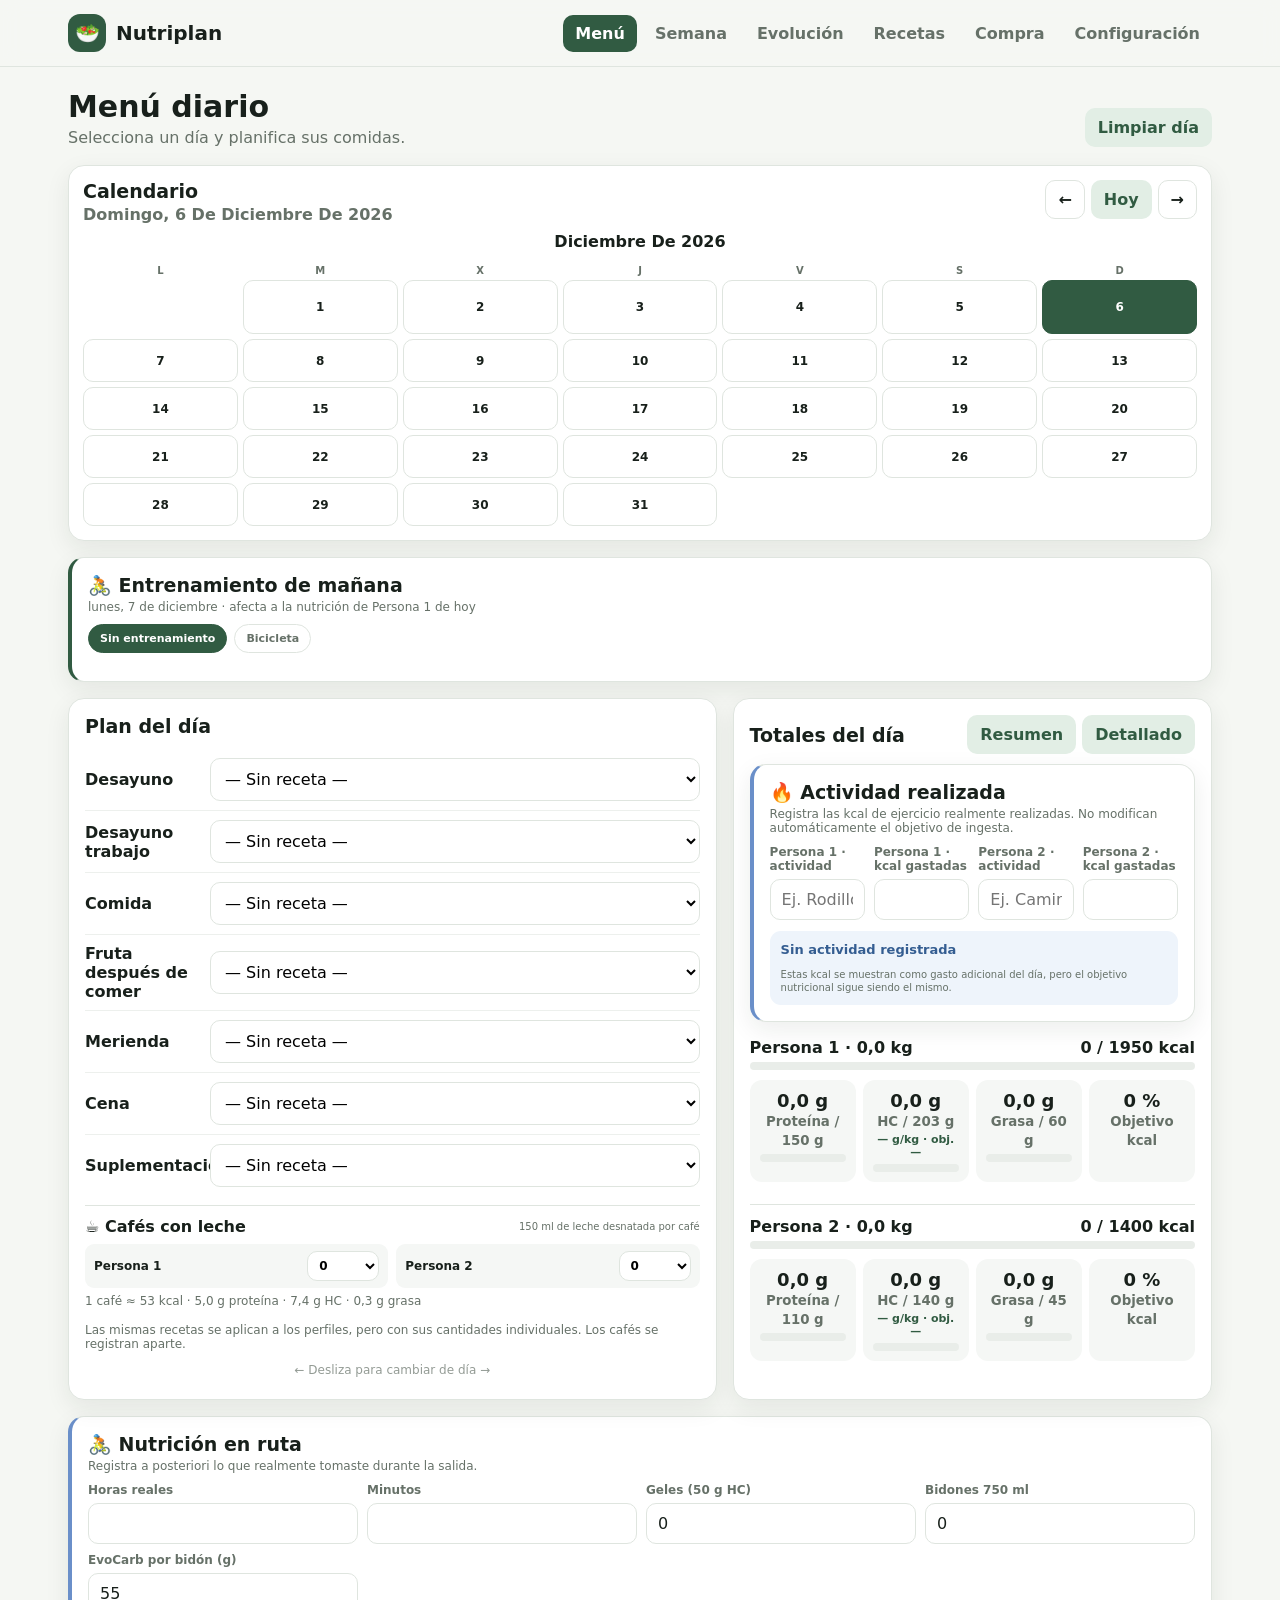
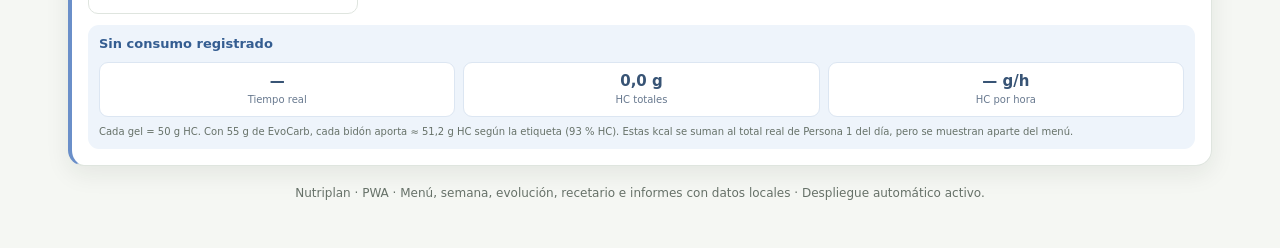
==== commit b3ec935f: "deploy: actualizar PWA" ====
--- a/index.html
+++ b/index.html
@@ -188,7 +188,7 @@
   <div id="recipeDetail"></div>
 </section>
 
-<div class="footer-note">Nutriplan · PWA · Menú, semana, evolución, recetario e informes con datos locales.</div>
+<div class="footer-note">Nutriplan · PWA · Menú, semana, evolución, recetario e informes con datos locales · Despliegue automático activo.</div>
 
 <div id="dailyReportModal" class="report-modal" aria-hidden="true">
   <div class="report-backdrop" data-close-report></div>
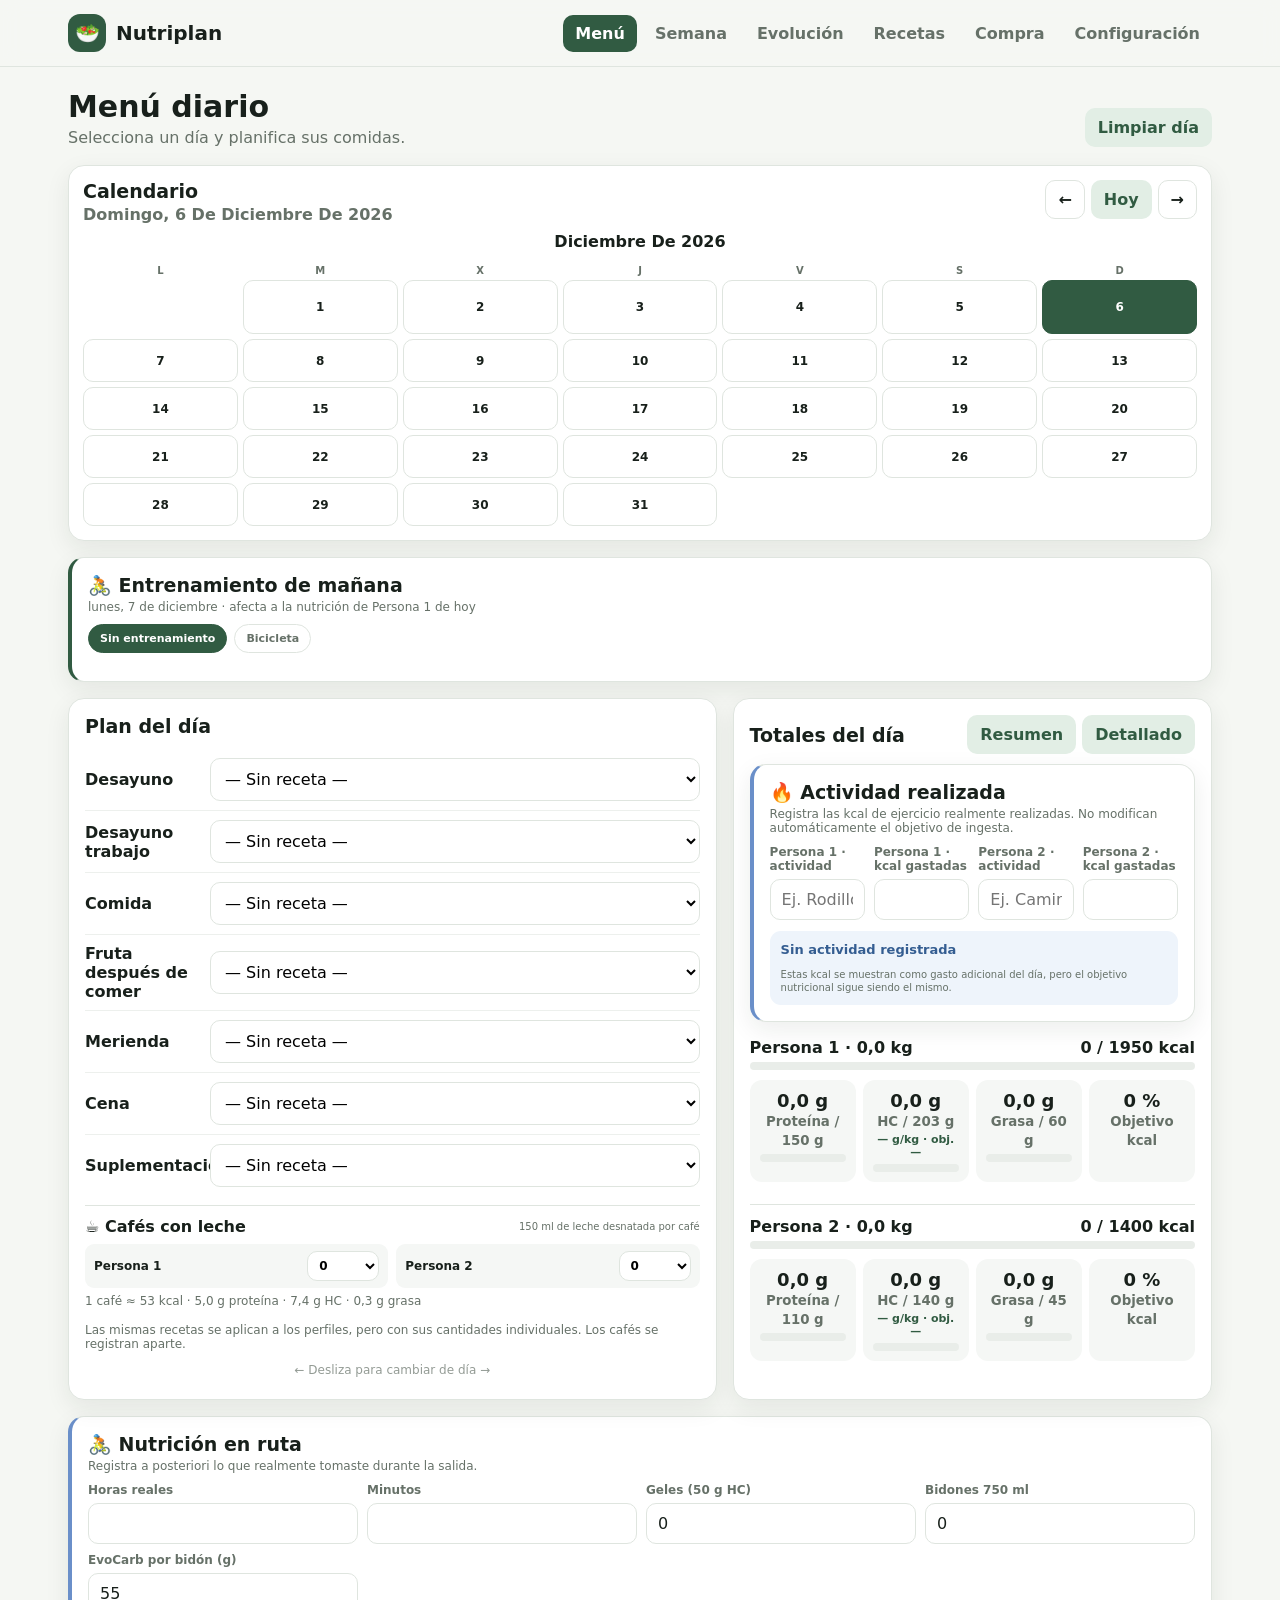
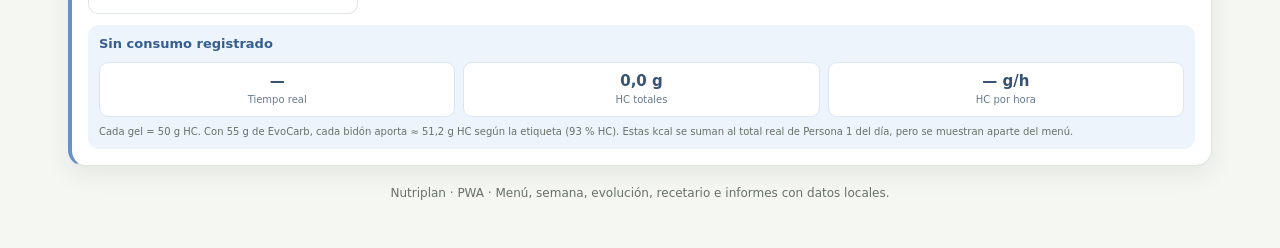
==== commit 7bba3f2e: "deploy: actualizar PWA" ====
--- a/index.html
+++ b/index.html
@@ -188,7 +188,7 @@
   <div id="recipeDetail"></div>
 </section>
 
-<div class="footer-note">Nutriplan · PWA · Menú, semana, evolución, recetario e informes con datos locales · Despliegue automático activo.</div>
+<div class="footer-note">Nutriplan · PWA · Menú, semana, evolución, recetario e informes con datos locales.</div>
 
 <div id="dailyReportModal" class="report-modal" aria-hidden="true">
   <div class="report-backdrop" data-close-report></div>
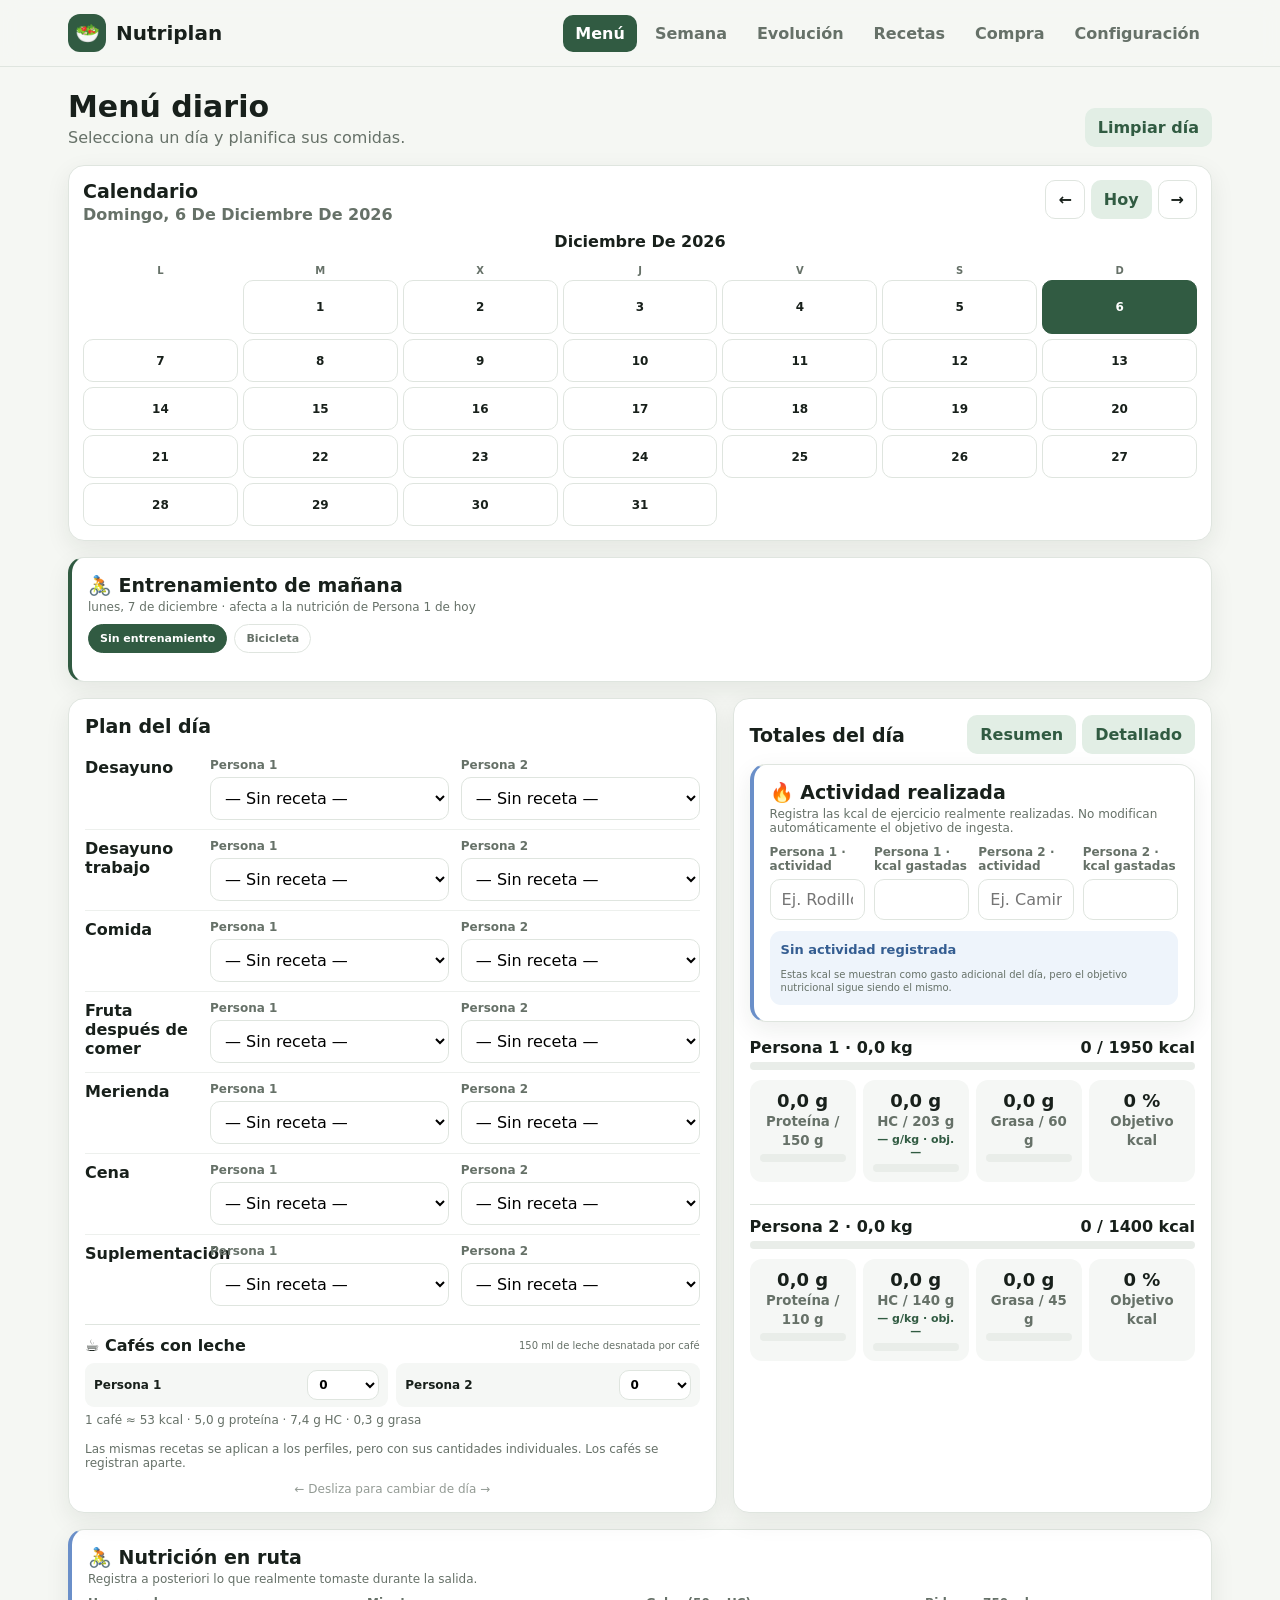
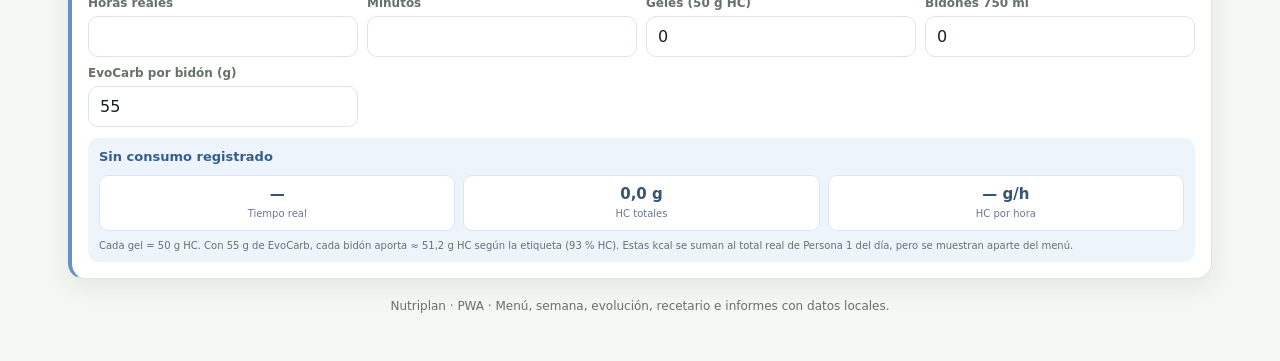
==== commit 80e75015: "deploy: actualizar PWA" ====
--- a/index.html
+++ b/index.html
@@ -171,6 +171,63 @@
     </div>
   </div>
 
+
+  <div class="panel sync-panel" style="margin-bottom:16px">
+    <div class="pwa-manage-head">
+      <div>
+        <h2 style="margin-bottom:3px">Sincronización entre dispositivos</h2>
+        <div class="small">Comparte menús, evolución, actividad, cafés, ajustes, recetas personalizadas y fotos entre móvil y PC.</div>
+      </div>
+      <span class="pwa-status-badge" id="cloudSyncBadge">No configurada</span>
+    </div>
+
+    <div class="sync-status-grid">
+      <div class="pwa-info-box"><b>Cuenta</b><span id="cloudSyncAccount">—</span></div>
+      <div class="pwa-info-box"><b>Última sincronización</b><span id="cloudSyncLast">—</span></div>
+    </div>
+
+    <details class="sync-setup" id="cloudSyncSetup">
+      <summary>Configurar servicio privado</summary>
+      <div class="sync-form">
+        <label><span>URL de Supabase</span><input id="cloudSyncUrl" type="url" autocomplete="off" placeholder="https://xxxx.supabase.co"></label>
+        <label><span>Clave pública (publishable / anon)</span><input id="cloudSyncAnonKey" type="password" autocomplete="off" placeholder="sb_publishable_…"></label>
+      </div>
+      <div class="config-actions no-print">
+        <button class="btn soft" id="cloudSyncSaveConfig" type="button">Guardar configuración</button>
+        <button class="btn soft danger-lite" id="cloudSyncClearConfig" type="button">Borrar configuración local</button>
+      </div>
+      <div class="small pwa-manage-help">Nunca introduzcas una <b>service_role key</b>. Nutriplan solo necesita la clave pública del proyecto; el acceso a tus datos se protege con inicio de sesión y RLS.</div>
+    </details>
+
+    <div class="sync-auth" id="cloudSyncAuth">
+      <div class="sync-form">
+        <label><span>Correo</span><input id="cloudSyncEmail" type="email" autocomplete="email" placeholder="tu@correo.es"></label>
+        <label><span>Contraseña</span><input id="cloudSyncPassword" type="password" autocomplete="current-password" placeholder="Contraseña de sincronización"></label>
+      </div>
+      <div class="config-actions no-print">
+        <button class="btn primary" id="cloudSyncLogin" type="button">Iniciar sesión</button>
+        <button class="btn soft" id="cloudSyncSignup" type="button">Crear cuenta</button>
+      </div>
+    </div>
+
+    <div class="sync-connected" id="cloudSyncConnected" hidden>
+      <div class="config-actions no-print">
+        <button class="btn primary" id="cloudSyncNow" type="button">Sincronizar ahora</button>
+        <button class="btn soft" id="cloudSyncPush" type="button">Subir este dispositivo</button>
+        <button class="btn soft" id="cloudSyncPull" type="button">Descargar nube</button>
+        <button class="btn soft" id="cloudSyncLogout" type="button">Cerrar sesión</button>
+      </div>
+      <div class="sync-conflict" id="cloudSyncConflict" hidden>
+        <b>Hay cambios distintos en este dispositivo y en la nube.</b>
+        <div class="small">Elige qué copia quieres conservar. No se sobrescribe automáticamente una copia en conflicto.</div>
+      </div>
+    </div>
+
+    <div class="small pwa-manage-help" id="cloudSyncHelp">
+      Tras vincular por primera vez cada dispositivo, Nutriplan sincroniza automáticamente al guardar cambios y al volver a abrir la app.
+    </div>
+  </div>
+
   <div class="panel" style="margin-bottom:16px">
     <h2>Cómo calcula Nutriplan</h2>
     <p class="small" style="line-height:1.55;margin:0">
@@ -215,5 +272,6 @@
 <script src="nutriplan-entrenamientos-data.js"></script>
 <script src="nutrition-engine.js"></script>
 <script src="app.js"></script>
+<script src="cloud-sync.js"></script>
 </body>
 </html>
--- a/app.css
+++ b/app.css
@@ -1023,3 +1023,65 @@
 .pwa-update-toast{position:fixed;left:50%;bottom:max(18px,env(safe-area-inset-bottom));transform:translateX(-50%);z-index:1000;background:#18201b;color:#fff;border-radius:12px;padding:10px 12px;box-shadow:0 10px 30px rgba(0,0,0,.22);font-size:11px;font-weight:750;max-width:min(92vw,520px)}
 @media(max-width:520px){.pwa-manage-grid{grid-template-columns:1fr}.pwa-manage-panel .config-actions{display:grid;grid-template-columns:1fr 1fr}.pwa-manage-panel .config-actions .btn{width:100%;font-size:11px;padding:8px 6px}}
 @media(display-mode:standalone){body{padding-top:env(safe-area-inset-top)}.topbar{top:env(safe-area-inset-top)}}
+
+
+/* Menús separados por persona */
+.menu-row-split{align-items:start}
+.menu-person-grid{display:grid;grid-template-columns:repeat(2,minmax(0,1fr));gap:12px}
+.menu-person-cell{min-width:0}
+.menu-person-name{font-size:12px;font-weight:800;color:var(--muted);margin:0 0 5px}
+.menu-person-cell select{width:100%}
+.week-person-menu{padding:7px 0;border-top:1px solid rgba(0,0,0,.06)}
+.week-person-menu>strong{display:block;margin-bottom:4px}
+.mix-final-share{display:grid;gap:7px;margin:12px 0;padding:13px;border-radius:12px;background:rgba(49,91,66,.08)}
+.mix-final-share strong{display:block;margin-bottom:2px}
+.mix-final-share span{display:flex;justify-content:space-between;gap:12px}
+@media (max-width:720px){
+  .menu-person-grid{grid-template-columns:1fr}
+  .menu-row-split>label{margin-bottom:8px}
+}
+
+/* Editor local de recetas */
+.recipe-edit-toolbar{display:flex;flex-wrap:wrap;gap:8px;margin:12px 0 4px}
+.recipe-editor{margin:14px 0 18px;padding:14px;border:1px solid var(--line);border-radius:14px;background:#fbfcfb}
+.recipe-editor-head{display:flex;align-items:flex-start;justify-content:space-between;gap:12px;margin-bottom:12px}
+.recipe-editor-head h2{margin:0 0 3px}
+.recipe-editor-grid{display:grid;grid-template-columns:1fr;gap:10px}
+.recipe-editor-field{display:grid;gap:5px;font-size:11px;font-weight:800}
+.recipe-editor-field input,.recipe-editor-field textarea,.recipe-editor-item select,.recipe-editor-item input{width:100%;box-sizing:border-box}
+.recipe-editor-field textarea{resize:vertical;min-height:110px}
+.recipe-editor-items{display:grid;gap:8px;margin:8px 0 10px}
+.recipe-editor-item{display:grid;grid-template-columns:minmax(180px,2fr) 110px minmax(150px,1.4fr) auto;gap:8px;align-items:center}
+.recipe-editor-grams{display:flex;align-items:center;gap:5px}
+.recipe-editor-grams input{min-width:0}
+.recipe-editor-grams span{font-size:11px;font-weight:800;color:var(--muted)}
+.recipe-editor-copy{display:flex;align-items:flex-start;gap:8px;margin:12px 0;font-size:11px;font-weight:700}
+.recipe-editor-copy input{margin-top:2px}
+.recipe-editor-info{margin-top:10px;padding:9px 10px;border-radius:10px;background:#eef6f0;color:#315b42;font-size:10px;line-height:1.45}
+.recipe-editor-info.warn{background:#fff6e8;color:#825b1d}
+.recipe-editor-actions{display:flex;flex-wrap:wrap;gap:8px;margin-top:12px}
+.danger-lite{color:#8b2d2d;border-color:#e5b9b9}
+@media(max-width:760px){
+  .recipe-editor{padding:11px}
+  .recipe-editor-head{align-items:center}
+  .recipe-editor-item{grid-template-columns:1fr 92px}
+  .recipe-editor-item>input[data-recipe-edit-note]{grid-column:1/3}
+  .recipe-editor-item .danger-lite{grid-column:1/3;width:100%}
+}
+
+/* Sincronización entre dispositivos */
+.sync-panel{overflow:hidden}
+.sync-status-grid{display:grid;grid-template-columns:repeat(2,minmax(0,1fr));gap:8px;margin:12px 0}
+.sync-setup{margin:10px 0;padding:10px;border:1px solid var(--line);border-radius:10px;background:#fafbfa}
+.sync-setup summary{cursor:pointer;font-size:11px;font-weight:850}
+.sync-form{display:grid;grid-template-columns:repeat(2,minmax(0,1fr));gap:10px;margin-top:10px}
+.sync-form label{display:grid;gap:5px;font-size:10px;font-weight:800;color:var(--muted)}
+.sync-form input{width:100%;box-sizing:border-box}
+.sync-connected{margin-top:10px}
+.sync-conflict{margin-top:10px;padding:10px;border-radius:10px;background:#fff4df;border:1px solid #edcf98;color:#7a5015}
+.sync-conflict b{display:block;margin-bottom:3px}
+@media(max-width:620px){
+  .sync-status-grid,.sync-form{grid-template-columns:1fr}
+  .sync-panel .config-actions{display:grid;grid-template-columns:1fr 1fr}
+  .sync-panel .config-actions .btn{width:100%;font-size:11px;padding:8px 6px}
+}
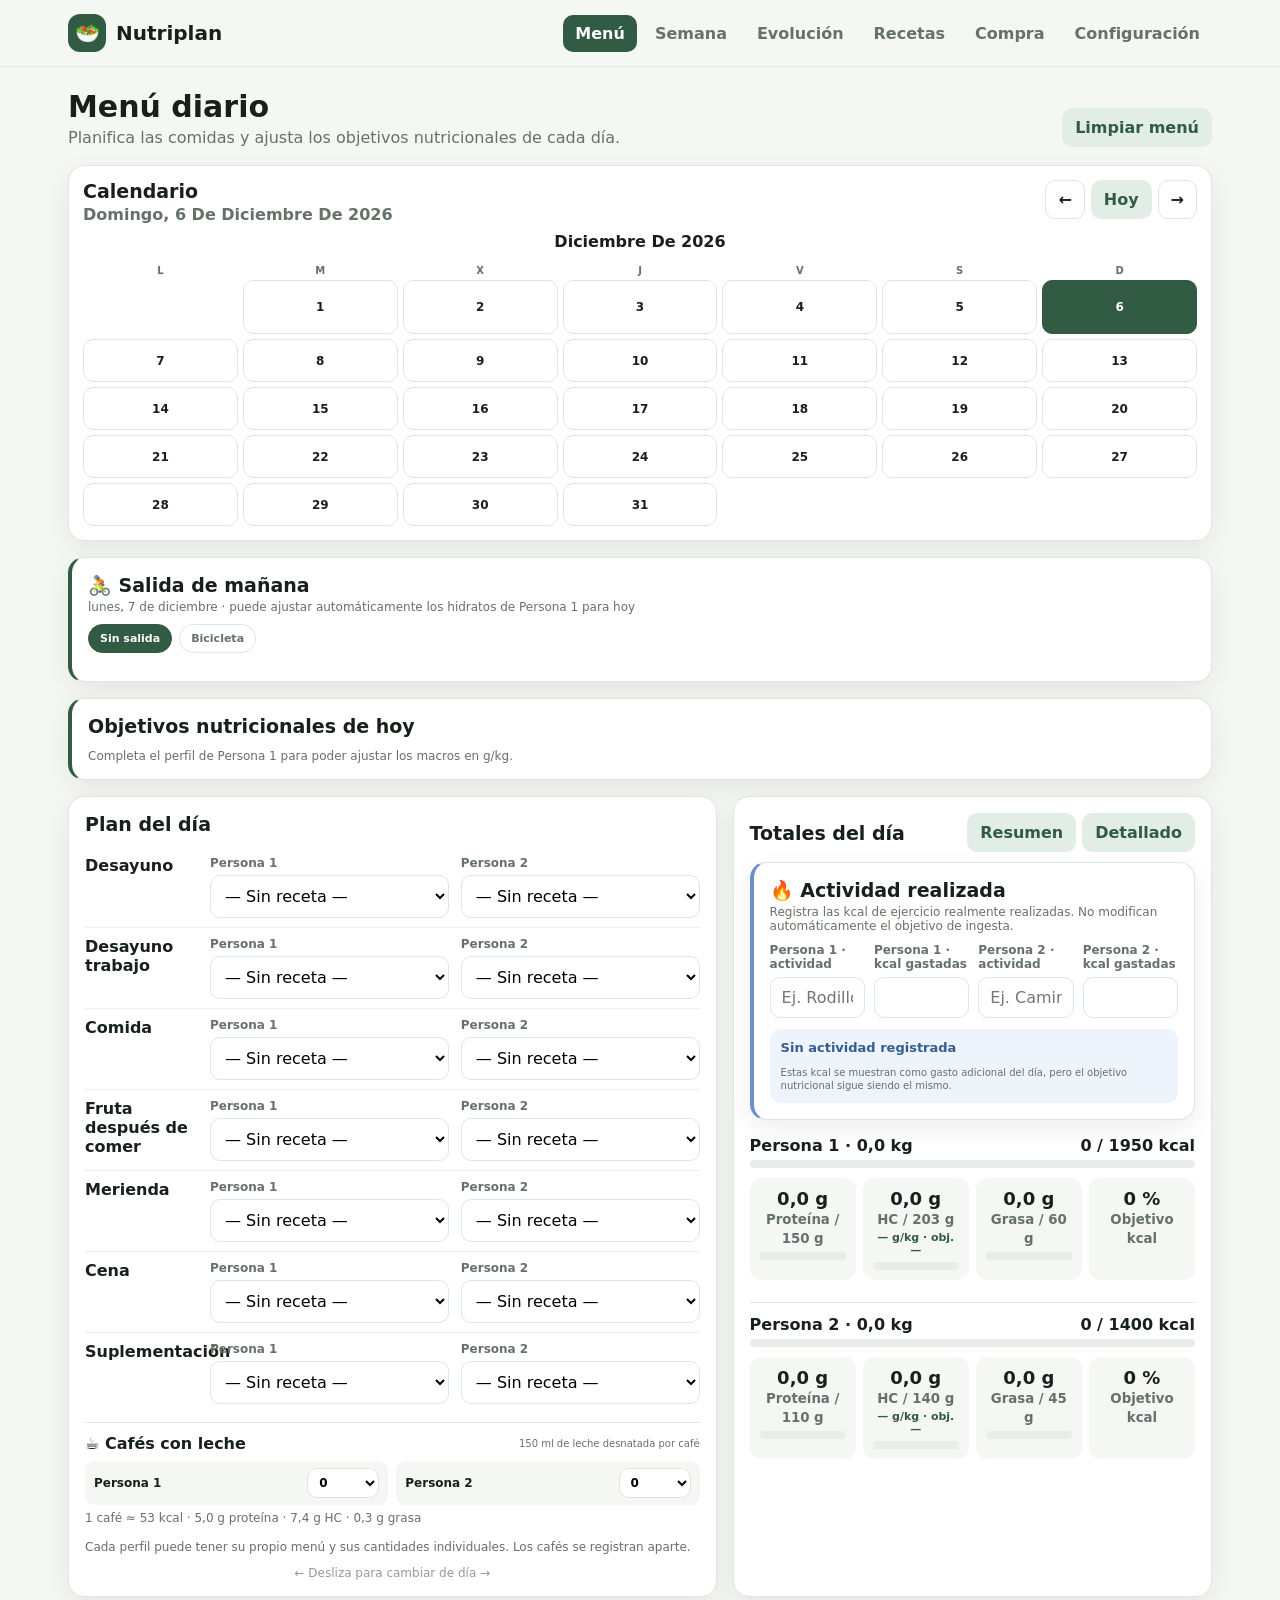
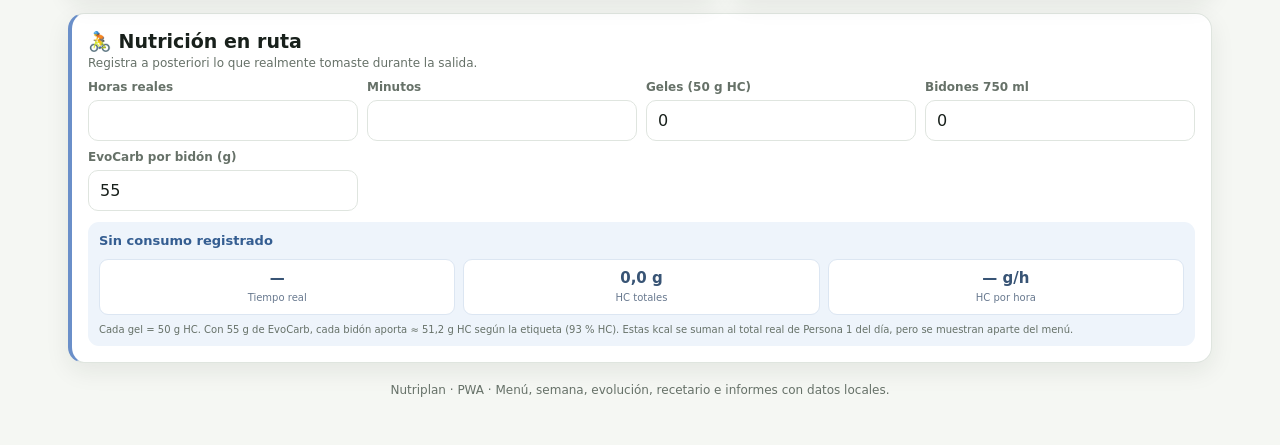
==== commit 602b2f00: "Publica ajuste diario de macros" ====
--- a/index.html
+++ b/index.html
@@ -35,8 +35,8 @@
 <main>
 <section id="plannerView" class="view active">
   <div class="hero">
-    <div><h1>Menú diario</h1><p class="sub">Selecciona un día y planifica sus comidas.</p></div>
-    <button class="btn soft no-print" id="resetMenu">Limpiar día</button>
+    <div><h1>Menú diario</h1><p class="sub">Planifica las comidas y ajusta los objetivos nutricionales de cada día.</p></div>
+    <button class="btn soft no-print" id="resetMenu">Limpiar menú</button>
   </div>
 
   <div class="panel calendar-panel" style="margin-bottom:16px">
@@ -59,13 +59,14 @@
   </div>
 
   <div id="trainingTomorrow"></div>
+  <div id="dailyMacroGoals"></div>
 
   <div class="two" id="dailySwipeArea">
     <div class="panel">
       <h2>Plan del día</h2>
       <div id="menuSlots"></div>
       <div id="coffeePanel"></div>
-      <p class="small">Las mismas recetas se aplican a los perfiles, pero con sus cantidades individuales. Los cafés se registran aparte.</p>
+      <p class="small">Cada perfil puede tener su propio menú y sus cantidades individuales. Los cafés se registran aparte.</p>
       <div class="small swipe-hint no-print">← Desliza para cambiar de día →</div>
     </div>
     <div class="panel">
@@ -232,8 +233,9 @@
     <h2>Cómo calcula Nutriplan</h2>
     <p class="small" style="line-height:1.55;margin:0">
       Metabolismo basal mediante Mifflin-St Jeor → factor de actividad → gasto de mantenimiento estimado.
-      Después se aplica el déficit elegido. La proteína y la grasa se fijan en g/kg y los hidratos completan las calorías restantes. <b>Las raciones del recetario se adaptan automáticamente</b> a estos nuevos objetivos:
-      las fuentes principales de proteína, hidratos y grasa cambian de cantidad según corresponda.
+      Después se aplica el déficit elegido. Por defecto, la proteína y la grasa se fijan en g/kg y los hidratos completan las calorías restantes.
+      En <b>Menú</b> puedes hacer un ajuste excepcional de proteína, hidratos y grasa para una fecha concreta sin modificar esta configuración general.
+      <b>Las raciones del recetario se adaptan automáticamente</b> a los objetivos efectivos del día: las fuentes principales de proteína, hidratos y grasa cambian de cantidad según corresponda.
     </p>
   </div>
 
--- a/app.css
+++ b/app.css
@@ -203,6 +203,26 @@
 @media(max-width:560px){.training-grid{grid-template-columns:1fr}}
 
 
+.daily-macro-panel{margin-bottom:16px;border-left:4px solid var(--brand)}
+.daily-macro-head{display:flex;align-items:flex-start;justify-content:space-between;gap:10px;margin-bottom:10px}
+.daily-macro-head h2{margin:0 0 3px}
+.daily-macro-status{display:inline-flex;align-items:center;justify-content:center;border-radius:999px;padding:5px 9px;background:var(--brand2);color:var(--brand);font-size:10px;font-weight:900;white-space:nowrap}
+.daily-macro-status.manual{background:#fff7e8;color:#6a512c}
+.daily-macro-tabs{display:flex;gap:7px;flex-wrap:wrap;margin:8px 0 12px}
+.daily-macro-tabs button{border:1px solid var(--line);background:#fff;color:var(--muted);border-radius:999px;padding:7px 11px;font-size:11px;font-weight:800}
+.daily-macro-tabs button.active{background:var(--brand);color:#fff;border-color:var(--brand)}
+.daily-macro-grid{display:grid;grid-template-columns:repeat(3,minmax(0,1fr));gap:10px}
+.daily-macro-field{min-width:0;background:#f8faf8;border:1px solid var(--line);border-radius:12px;padding:10px}
+.daily-macro-label{display:flex;align-items:baseline;justify-content:space-between;gap:8px;margin-bottom:7px}
+.daily-macro-label label{font-size:11px;color:var(--muted);font-weight:850}
+.daily-macro-label b{font-size:11px;color:var(--brand);text-align:right}
+.daily-macro-summary{display:flex;flex-direction:column;gap:3px;margin-top:11px;background:var(--brand2);border-radius:11px;padding:10px 11px;color:#365b46;font-size:11px;line-height:1.4}
+.daily-macro-summary strong{font-size:13px;color:var(--brand)}
+.daily-macro-summary small{font-size:10px;color:var(--muted)}
+.daily-macro-actions{display:flex;gap:8px;flex-wrap:wrap;margin-top:10px}
+@media(max-width:760px){.daily-macro-grid{grid-template-columns:1fr}}
+@media(max-width:520px){.daily-macro-head{flex-direction:column}.daily-macro-status{align-self:flex-start}.daily-macro-label{align-items:flex-start;flex-direction:column;gap:2px}}
+
 .route-panel{margin-bottom:16px;border-left:4px solid #6a8fc9}
 .route-head{display:flex;justify-content:space-between;gap:10px;align-items:flex-start;margin-bottom:10px}
 .route-grid{display:grid;grid-template-columns:repeat(4,minmax(0,1fr));gap:9px}
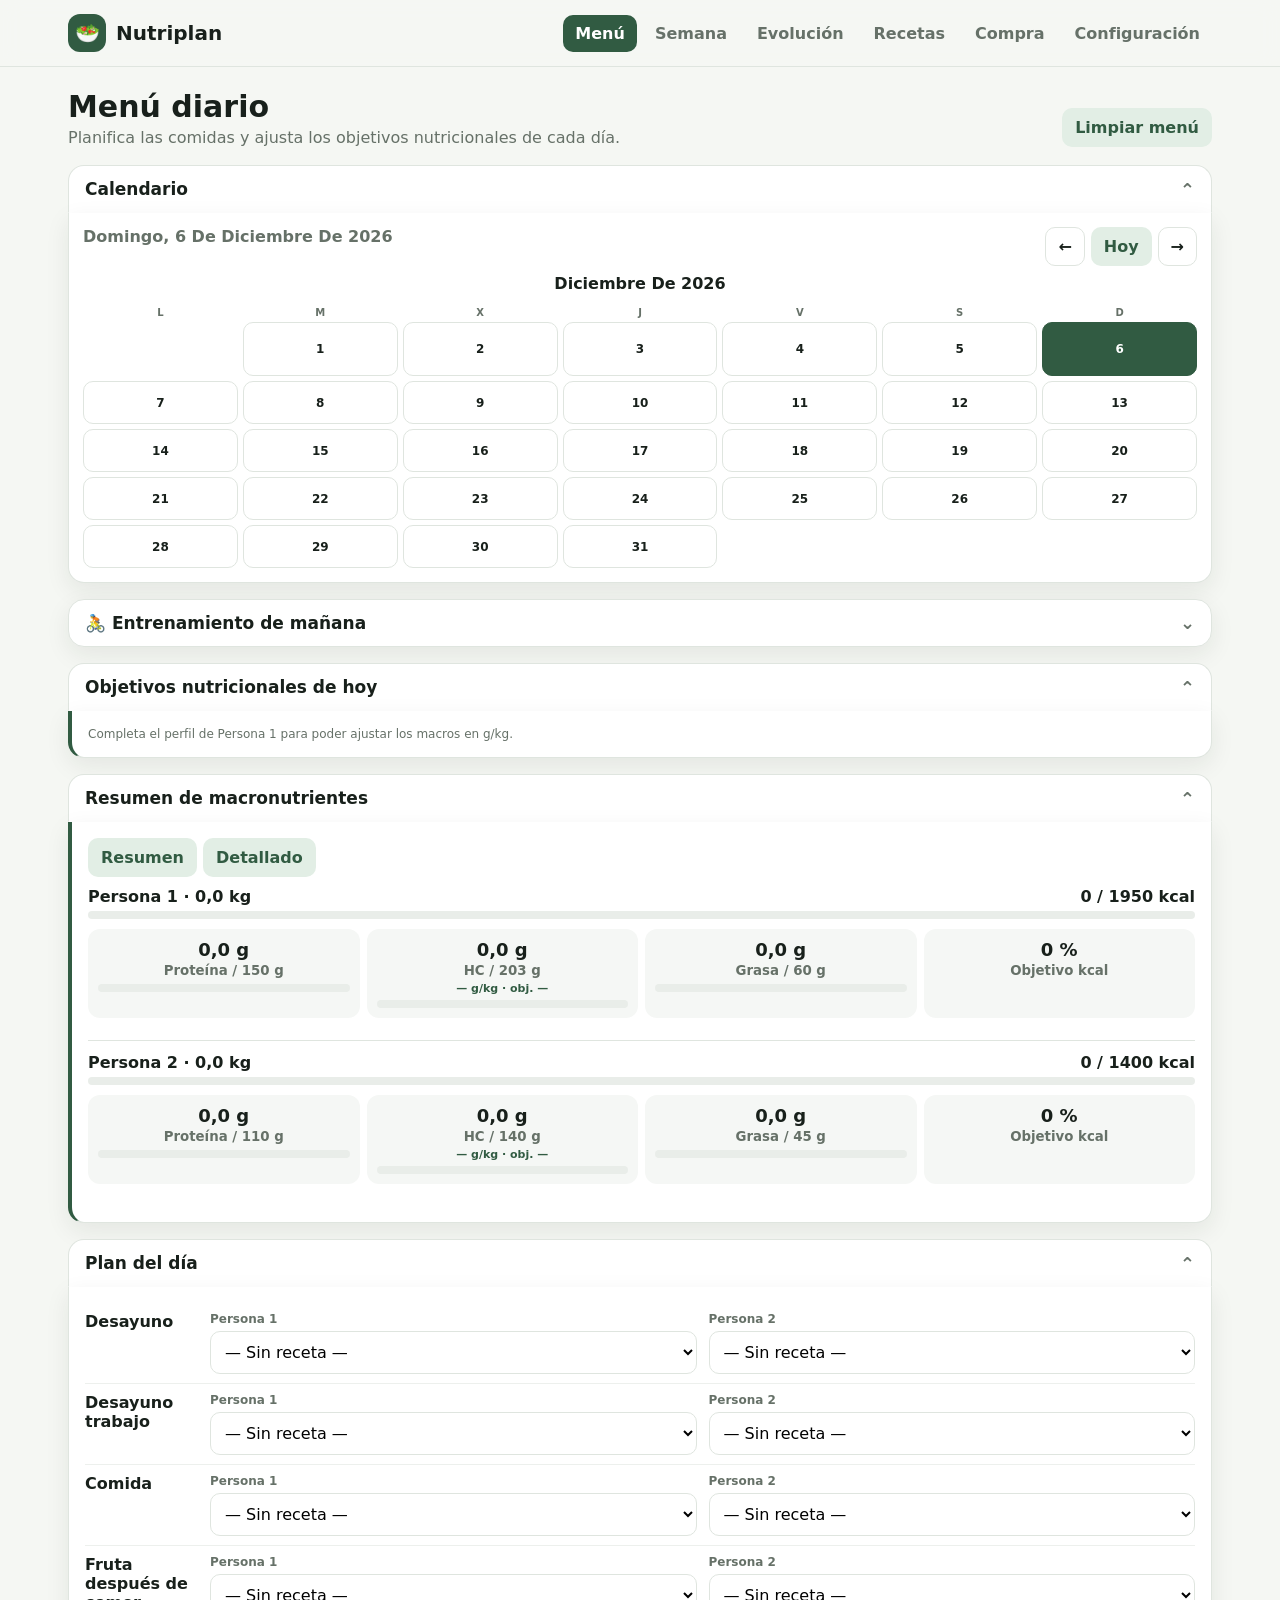
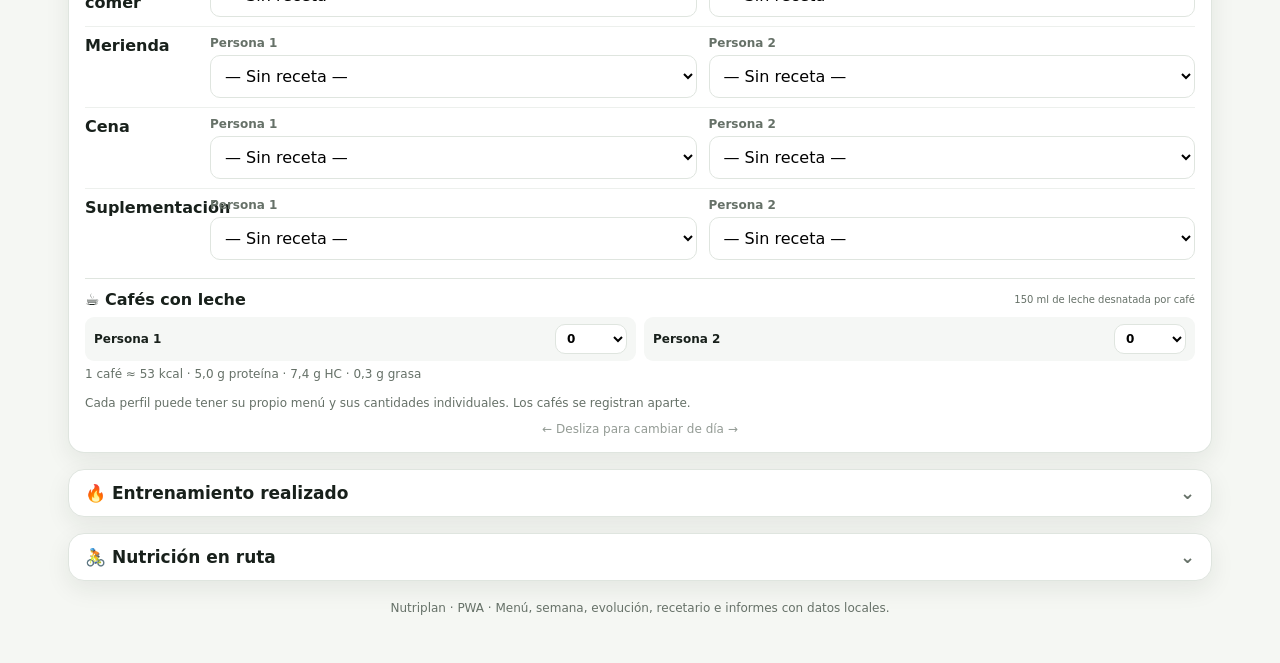
==== commit 1df7d2e6: "Publica menú plegable y ajuste manual exacto" ====
--- a/index.html
+++ b/index.html
@@ -39,49 +39,67 @@
     <button class="btn soft no-print" id="resetMenu">Limpiar menú</button>
   </div>
 
-  <div class="panel calendar-panel" style="margin-bottom:16px">
-    <div class="calendar-head">
-      <div>
-        <h2 style="margin:0 0 3px">Calendario</h2>
-        <span class="date-title" id="selectedDateTitle"></span>
-      </div>
-      <div class="calendar-nav no-print">
-        <button class="btn" id="prevMonth">←</button>
-        <button class="btn soft" id="todayBtn">Hoy</button>
-        <button class="btn" id="nextMonth">→</button>
-      </div>
-    </div>
-    <div class="calendar-month-title" id="calendarMonthTitle"></div>
-    <div class="calendar-weekdays">
-      <span>L</span><span>M</span><span>X</span><span>J</span><span>V</span><span>S</span><span>D</span>
-    </div>
-    <div class="calendar-grid" id="monthCalendar"></div>
-  </div>
-
-  <div id="trainingTomorrow"></div>
-  <div id="dailyMacroGoals"></div>
-
-  <div class="two" id="dailySwipeArea">
-    <div class="panel">
-      <h2>Plan del día</h2>
+  <details class="menu-disclosure" open>
+    <summary>Calendario</summary>
+    <div class="panel calendar-panel">
+      <div class="calendar-head">
+        <div><span class="date-title" id="selectedDateTitle"></span></div>
+        <div class="calendar-nav no-print">
+          <button class="btn" id="prevMonth">←</button>
+          <button class="btn soft" id="todayBtn">Hoy</button>
+          <button class="btn" id="nextMonth">→</button>
+        </div>
+      </div>
+      <div class="calendar-month-title" id="calendarMonthTitle"></div>
+      <div class="calendar-weekdays">
+        <span>L</span><span>M</span><span>X</span><span>J</span><span>V</span><span>S</span><span>D</span>
+      </div>
+      <div class="calendar-grid" id="monthCalendar"></div>
+    </div>
+  </details>
+
+  <details class="menu-disclosure">
+    <summary>🚴 Entrenamiento de mañana</summary>
+    <div id="trainingTomorrow"></div>
+  </details>
+
+  <details class="menu-disclosure" open>
+    <summary>Objetivos nutricionales de hoy</summary>
+    <div id="dailyMacroGoals"></div>
+  </details>
+
+  <details class="menu-disclosure" open>
+    <summary>Resumen de macronutrientes</summary>
+    <div class="panel macro-summary-panel">
+      <div class="report-head report-head-actions">
+        <div class="report-open-actions no-print">
+          <button class="btn soft" type="button" id="openDailyReport">Resumen</button>
+          <button class="btn soft" type="button" id="openDetailedDailyReport">Detallado</button>
+        </div>
+      </div>
+      <div id="dayTotals"></div>
+    </div>
+  </details>
+
+  <details class="menu-disclosure" open>
+    <summary>Plan del día</summary>
+    <div class="panel" id="dailySwipeArea">
       <div id="menuSlots"></div>
       <div id="coffeePanel"></div>
       <p class="small">Cada perfil puede tener su propio menú y sus cantidades individuales. Los cafés se registran aparte.</p>
       <div class="small swipe-hint no-print">← Desliza para cambiar de día →</div>
     </div>
-    <div class="panel">
-      <div class="report-head">
-        <h2>Totales del día</h2>
-        <div class="report-open-actions no-print">
-          <button class="btn soft" type="button" id="openDailyReport">Resumen</button>
-          <button class="btn soft" type="button" id="openDetailedDailyReport">Detallado</button>
-        </div>
-      </div>
-      <div id="dayTotals"></div>
-    </div>
-  </div>
-
-  <div id="routeNutrition" style="margin-top:16px"></div>
+  </details>
+
+  <details class="menu-disclosure">
+    <summary>🔥 Entrenamiento realizado</summary>
+    <div id="exerciseCaloriesPanel"></div>
+  </details>
+
+  <details class="menu-disclosure">
+    <summary>🚴 Nutrición en ruta</summary>
+    <div id="routeNutrition"></div>
+  </details>
 </section>
 
 <section id="weekView" class="view">
--- a/app.css
+++ b/app.css
@@ -186,6 +186,57 @@
 }
 .recipe-code{display:inline-block;font-size:10px;font-weight:900;letter-spacing:.04em;padding:4px 7px;border-radius:999px;background:#eef5ef;color:var(--brand);border:1px solid var(--line);margin-right:6px;margin-bottom:5px}
 
+/* Menú diario: secciones plegables */
+.menu-disclosure{margin-bottom:16px}
+.menu-disclosure>summary{
+  list-style:none;
+  cursor:pointer;
+  display:flex;
+  align-items:center;
+  justify-content:space-between;
+  gap:12px;
+  padding:13px 16px;
+  border:1px solid var(--line);
+  border-radius:16px;
+  background:#fff;
+  box-shadow:var(--shadow);
+  font-size:17px;
+  font-weight:850;
+  color:var(--text);
+  user-select:none;
+  -webkit-user-select:none;
+}
+.menu-disclosure>summary::-webkit-details-marker{display:none}
+.menu-disclosure>summary::after{
+  content:"⌄";
+  flex:0 0 auto;
+  color:var(--muted);
+  font-size:18px;
+  line-height:1;
+  transition:transform .16s ease;
+}
+.menu-disclosure[open]>summary{
+  border-radius:16px 16px 0 0;
+  border-bottom-color:transparent;
+  box-shadow:none;
+}
+.menu-disclosure[open]>summary::after{transform:rotate(180deg)}
+.menu-disclosure>.panel,
+.menu-disclosure>div>.panel{
+  margin-bottom:0!important;
+  border-radius:0 0 16px 16px;
+  border-top:0;
+}
+.menu-disclosure>div:empty{display:none}
+.menu-disclosure .training-panel,
+.menu-disclosure .daily-macro-panel,
+.menu-disclosure .route-panel{margin-bottom:0}
+.macro-summary-panel{border-left:4px solid var(--brand)}
+.report-head-actions{justify-content:flex-end;margin-bottom:8px}
+@media(max-width:520px){
+  .menu-disclosure>summary{padding:12px 13px;font-size:15px}
+}
+
 .training-panel{margin-bottom:16px;border-left:4px solid var(--brand)}
 .training-head{display:flex;align-items:flex-start;justify-content:space-between;gap:10px;margin-bottom:10px}
 .training-head h2{margin:0 0 3px}
